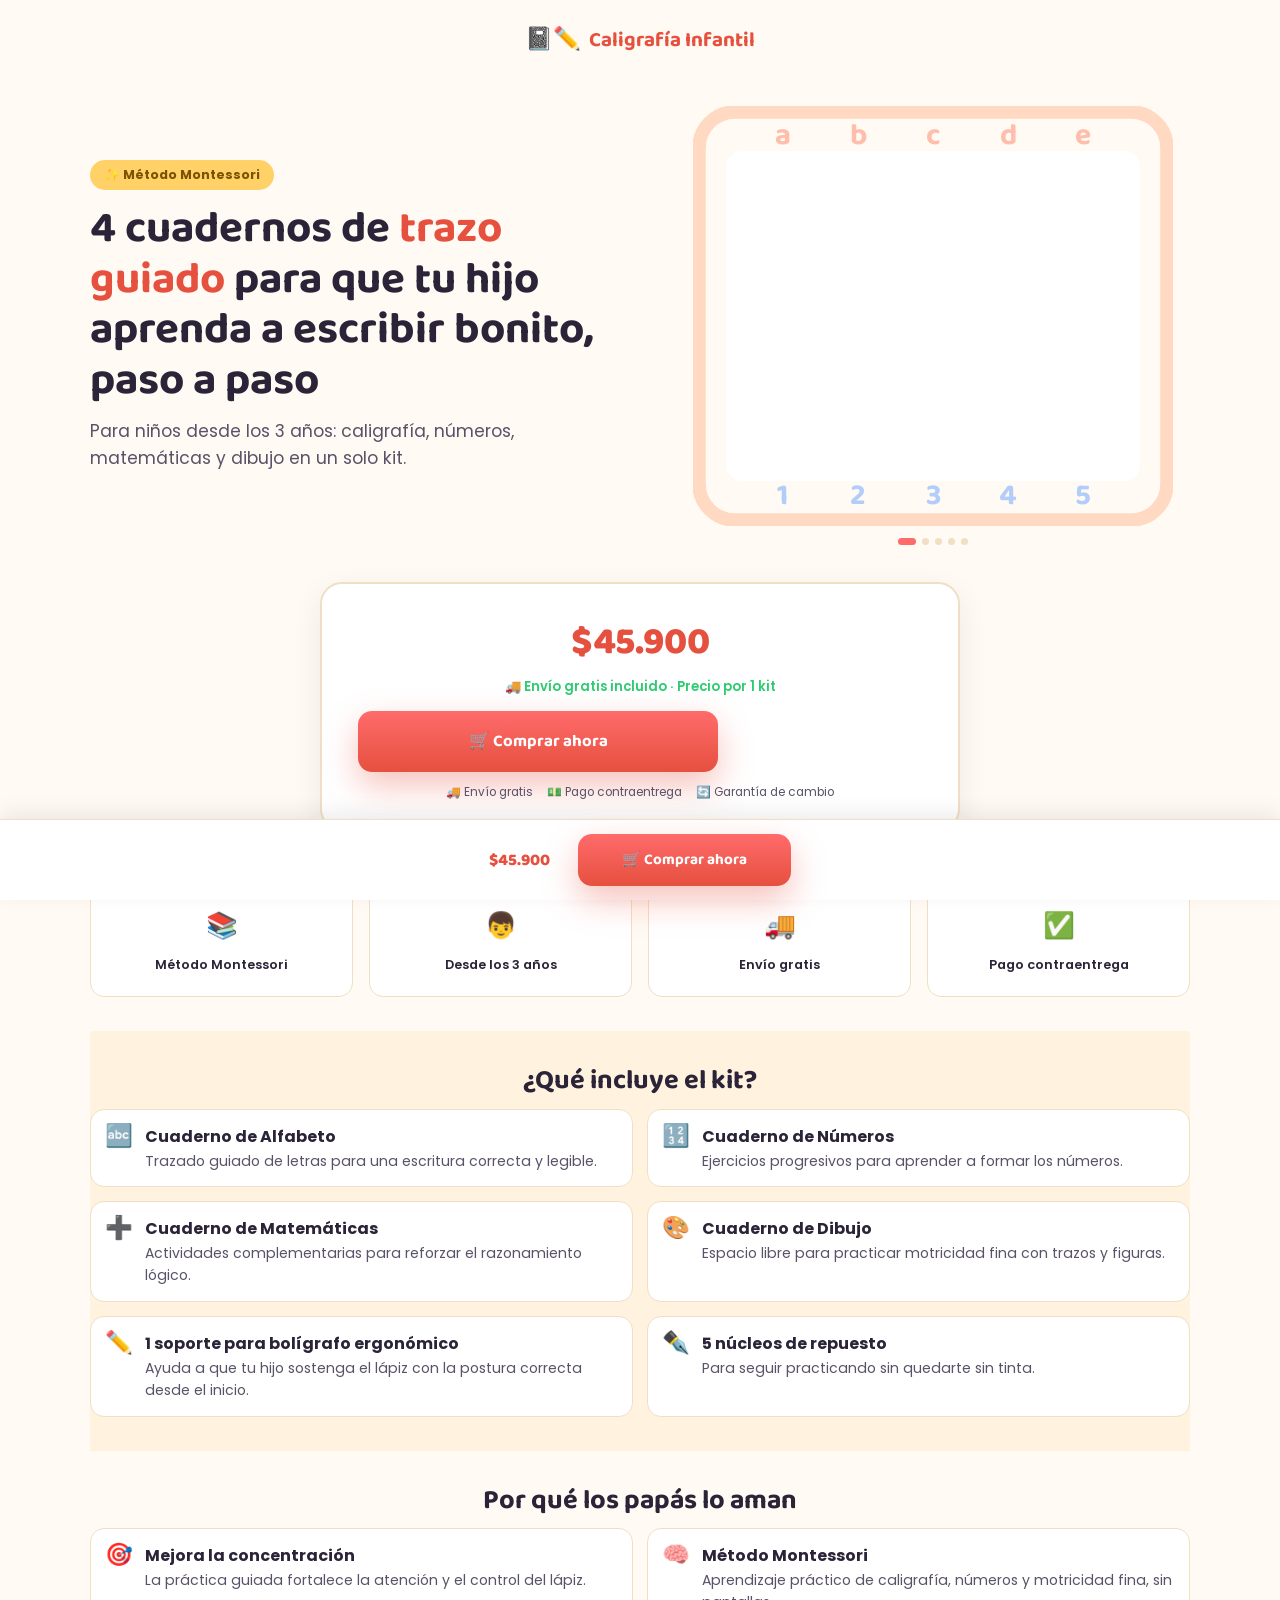
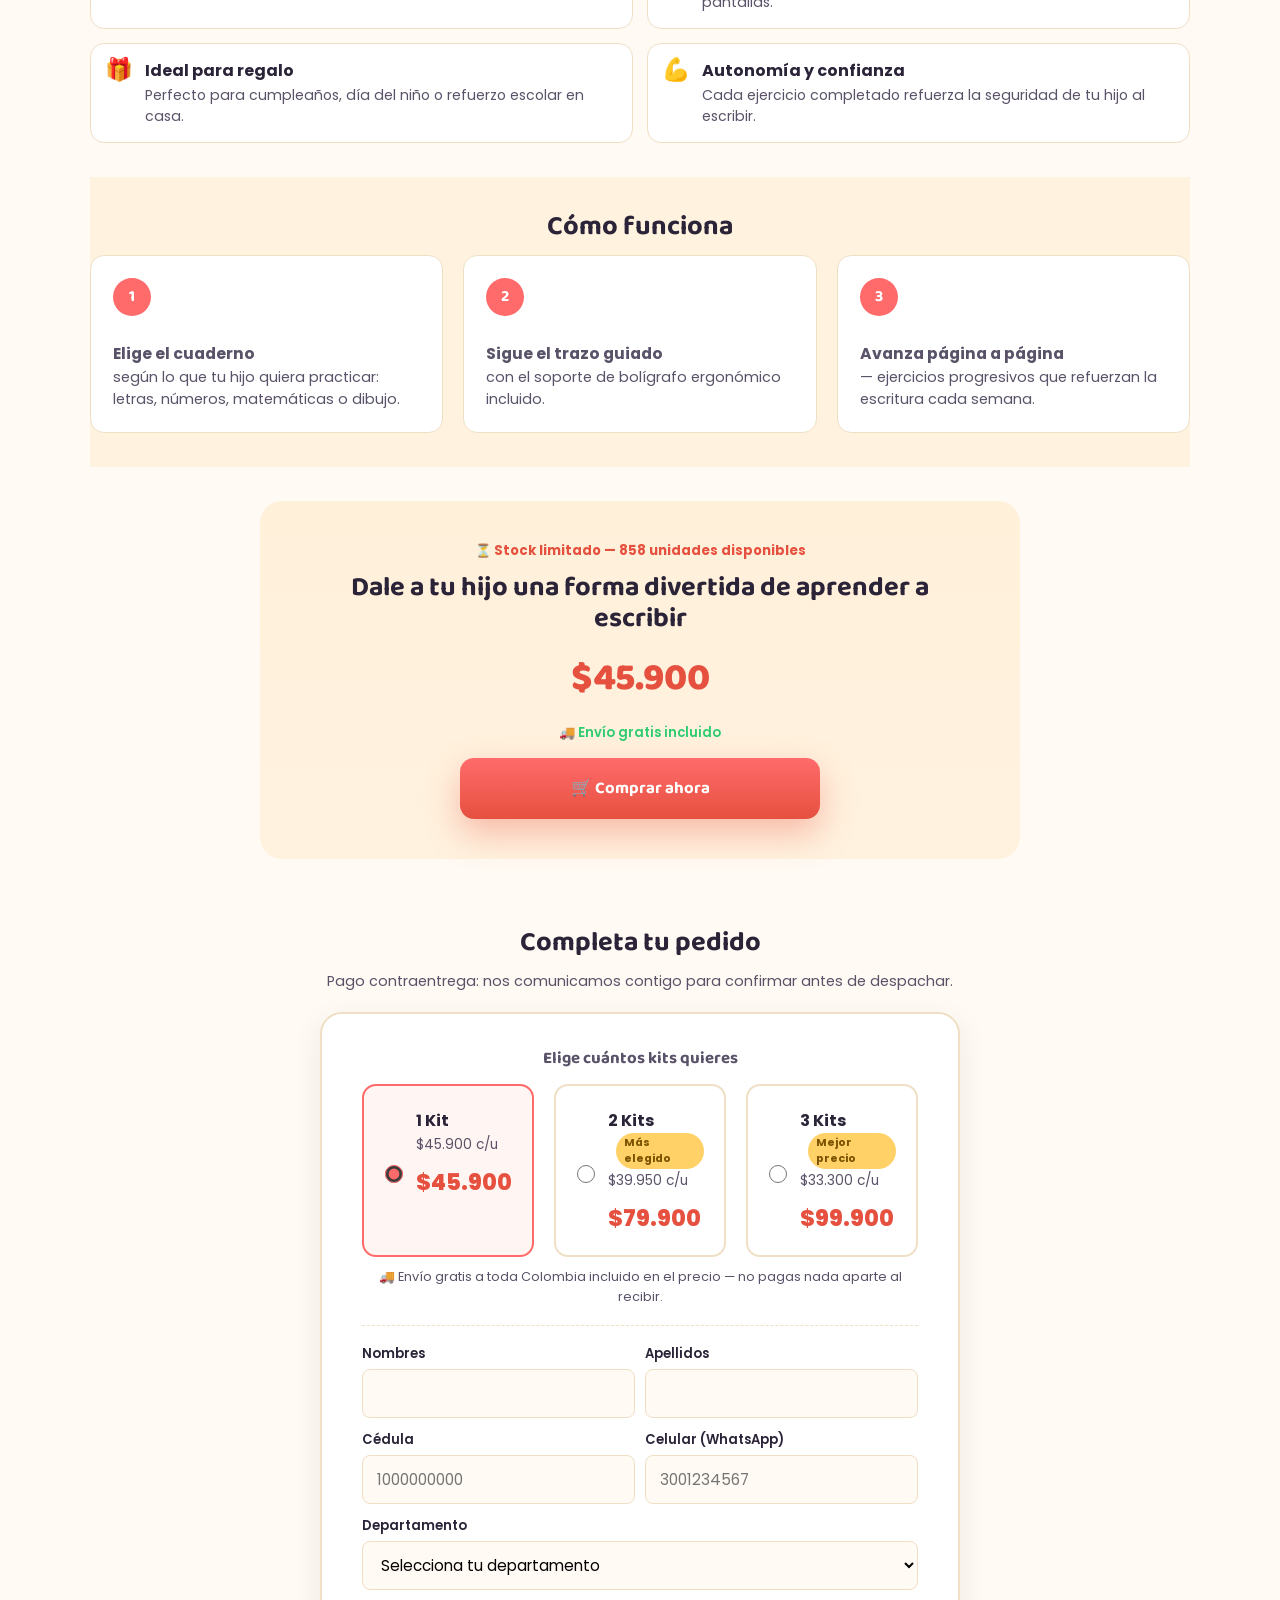
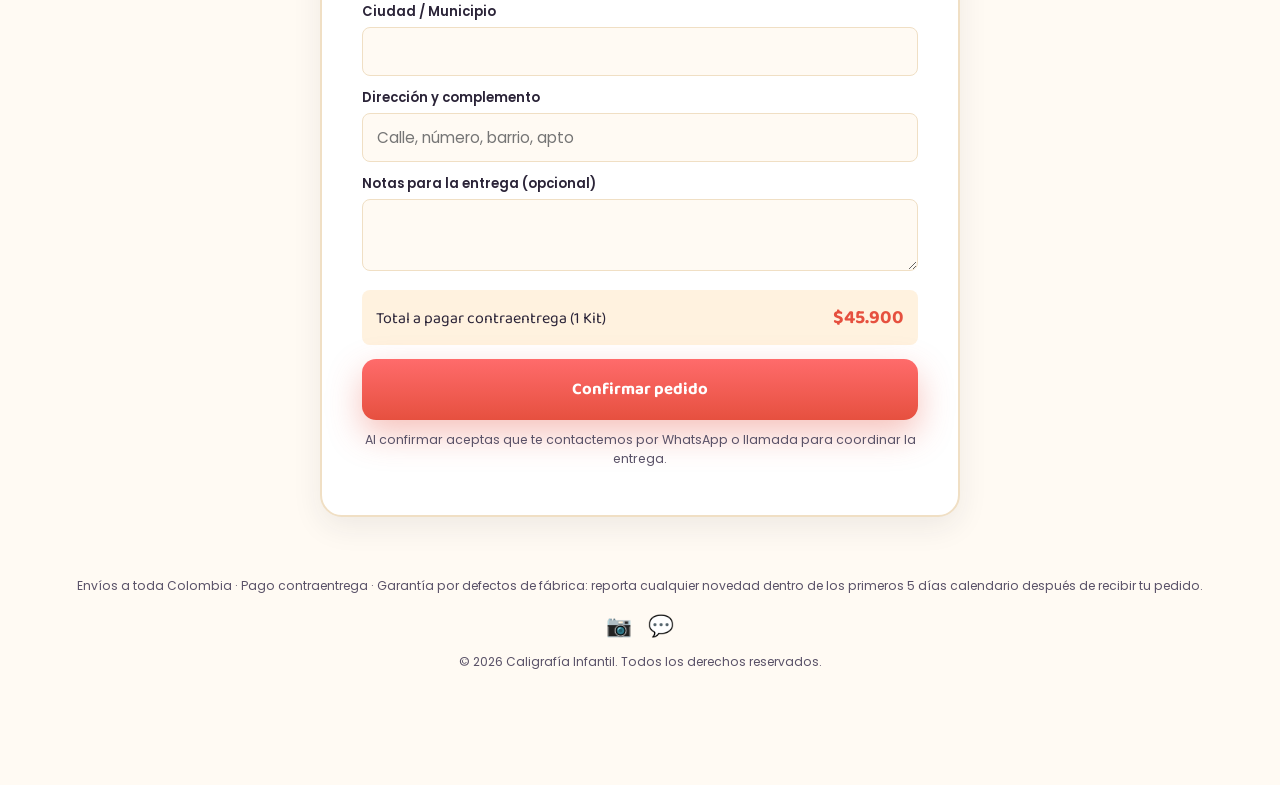
==== caligrafia/index.html @ 6e3086a2 "Conecta el ID real del Píxel de Meta FB_PIXEL_ID pasa de PENDIENTE al ID real (1213023459560584), co" ====
<!DOCTYPE html>
<html lang="es-CO">
<head>
<meta charset="UTF-8">
<meta name="viewport" content="width=device-width, initial-scale=1, viewport-fit=cover">
<title>Caligrafía Infantil | Kit Cuadernos Montessori de Caligrafía</title>
<meta name="description" content="Kit de 4 cuadernos Montessori para practicar caligrafía, números, matemáticas y dibujo con trazo guiado. Para niños desde los 3 años. Envío a toda Colombia, pago contraentrega.">
<meta name="robots" content="noindex, nofollow">
<!-- noindex: página de aterrizaje 100% para tráfico pago (Facebook/TikTok Ads), no buscamos posicionamiento orgánico -->

<!-- Open Graph para que el anuncio/preview se vea bien -->
<meta property="og:title" content="Caligrafía Infantil — Kit Cuadernos Montessori de Caligrafía">
<meta property="og:description" content="4 cuadernos de trazo guiado (alfabeto, números, matemáticas y dibujo) para que tu hijo aprenda a escribir bonito. Método Montessori, desde los 3 años.">
<meta property="og:type" content="website">

<!-- ============================================================
     META (FACEBOOK) PIXEL — ID: 1213023459560584 (pixel único para
     todo adanarias.com y sus subdominios: tienda, cursos, etc).
     Eventos que ya están conectados (ver assets/js/main.js):
       - PageView: automático al cargar la página
       - InitiateCheckout: cuando el usuario toca "Comprar ahora"
       - Lead: cuando confirma el pedido (pago contraentrega, el
         estándar para negocios COD — el "Purchase" real ocurriría
         al confirmar la entrega, eso no se mide desde el navegador)
     ============================================================ -->
<script>
  var FB_PIXEL_ID = "1213023459560584";
</script>
<script>
!function(f,b,e,v,n,t,s)
{if(f.fbq)return;n=f.fbq=function(){n.callMethod?
n.callMethod.apply(n,arguments):n.queue.push(arguments)};
if(!f._fbq)f._fbq=n;n.push=n;n.loaded=!0;n.version='2.0';
n.queue=[];t=b.createElement(e);t.async=!0;
t.src=v;s=b.getElementsByTagName(e)[0];
s.parentNode.insertBefore(t,s)}(window, document,'script',
'https://connect.facebook.net/en_US/fbevents.js');
if (FB_PIXEL_ID.indexOf('PENDIENTE') === -1) {
  fbq('init', FB_PIXEL_ID);
  fbq('track', 'PageView');
}
</script>
<noscript><img height="1" width="1" style="display:none"
  src="https://www.facebook.com/tr?id=1213023459560584&ev=PageView&noscript=1"
/></noscript>
<!-- Fin Meta Pixel -->

<link rel="preconnect" href="https://fonts.googleapis.com">
<link rel="preconnect" href="https://fonts.gstatic.com" crossorigin>
<link href="https://fonts.googleapis.com/css2?family=Baloo+2:wght@600;700;800&family=Poppins:wght@400;500;600;700&display=swap" rel="stylesheet">
<link rel="stylesheet" href="assets/css/styles.css">

<!-- PENDIENTE: favicon propio (16x16 / 32x32) -->
<link rel="icon" href="data:image/svg+xml,<svg xmlns=%22http://www.w3.org/2000/svg%22 viewBox=%220 0 100 100%22><text y=%22.9em%22 font-size=%2290%22>📓</text></svg>">
</head>
<body>

<div class="page">

<!-- ===== 1. HEADER MÍNIMO (sin menú, sin links de salida) ===== -->
<header class="site-header">
  <span class="logo"><span class="logo-emoji">📓✏️</span> Caligrafía Infantil</span>
</header>

<main>
  <div class="container">

    <!-- ===== 2. HERO ===== -->
    <section class="hero">
      <div class="hero-copy">
        <span class="hero-badge">✨ Método Montessori</span>
        <h1>4 cuadernos de <mark>trazo guiado</mark> para que tu hijo aprenda a escribir bonito, paso a paso</h1>
        <p class="hero-sub">Para niños desde los 3 años: caligrafía, números, matemáticas y dibujo en un solo kit.</p>
      </div>

      <!-- Carrusel de fotos/video del producto, enmarcado con letras de trazo
           guiado en el borde (mismo motivo del cuaderno).
           Slide 1 = video (todavía pendiente, ver más abajo); al agregar el
           archivo real, se reproduce solo y al terminar pasa a las fotos.
           Slides 2-5 = fotos reales del producto. Las flechas solo aparecen
           al pasar el mouse por encima (o con foco de teclado); en celular
           se usa el swipe. -->
      <div class="media-frame">
        <svg class="media-frame-deco" viewBox="0 0 320 280" aria-hidden="true">
          <rect x="4" y="4" width="312" height="272" rx="24" fill="none" stroke="#ffd9c2" stroke-width="9"/>
          <g font-family="'Baloo 2', sans-serif" font-size="20" font-weight="700" fill="#ff9d84" fill-opacity="0.65" text-anchor="middle">
            <text x="60" y="25">a</text><text x="110" y="25">b</text><text x="160" y="25">c</text><text x="210" y="25">d</text><text x="260" y="25">e</text>
          </g>
          <g font-family="'Baloo 2', sans-serif" font-size="20" font-weight="700" fill="#8ab6ff" fill-opacity="0.65" text-anchor="middle">
            <text x="60" y="265">1</text><text x="110" y="265">2</text><text x="160" y="265">3</text><text x="210" y="265">4</text><text x="260" y="265">5</text>
          </g>
        </svg>

        <div class="media-viewport" id="media-viewport">
          <div class="media-track" id="media-track">

            <!-- Slide 1: video de demostración (14s, armado con las fotos reales
                 del producto). Se reproduce solo al llegar a este slide y, al
                 terminar, el carrusel avanza a las fotos automáticamente. -->
            <div class="media-slide">
              <video muted playsinline preload="auto">
                <source src="assets/img/video-demo.mp4" type="video/mp4">
              </video>
            </div>

            <div class="media-slide">
              <img src="assets/img/foto-1-kit-completo.jpg" alt="Kit completo: los 4 cuadernos Montessori (Alfabeto, Números, Matemáticas y Dibujo) con el lapicero y los núcleos de repuesto" loading="lazy">
            </div>

            <div class="media-slide">
              <img src="assets/img/foto-2-nino-trazando.jpg" alt="Niño practicando trazos guiados con el cuaderno de Dibujo" loading="lazy">
            </div>

            <div class="media-slide">
              <img src="assets/img/foto-3-trazo-guiado.jpg" alt="Close-up de las páginas de trazo guiado: letras, números y matemáticas" loading="lazy">
            </div>

            <div class="media-slide">
              <img src="assets/img/foto-4-cuadernos-lapicero.jpg" alt="Los 4 cuadernos Montessori con el lapicero y los núcleos de repuesto" loading="lazy">
            </div>

          </div>

          <button type="button" class="media-nav media-nav--prev" aria-label="Foto anterior">‹</button>
          <button type="button" class="media-nav media-nav--next" aria-label="Foto siguiente">›</button>
        </div>

        <div class="media-dots" id="media-dots" role="tablist" aria-label="Seleccionar foto"></div>
      </div>
    </section>

    <!-- ===== 3. PRECIO + CTA (above the fold) ===== -->
    <section class="price-block" id="oferta">
      <div class="price-row">
        <span class="price-new">$45.900</span>
      </div>
      <p class="price-save">🚚 Envío gratis incluido · Precio por 1 kit</p>
      <a href="#pedido" class="btn btn-primary" data-cta="comprar">🛒 Comprar ahora</a>
      <div class="trust-row">
        <span>🚚 Envío gratis</span>
        <span>💵 Pago contraentrega</span>
        <span>🔄 Garantía de cambio</span>
      </div>
    </section>

    <!-- ===== 4. PRUEBA SOCIAL TEMPRANA =====
         No se publican reseñas inventadas: usar testimonios falsos con nombre/foto
         viola políticas de Meta/TikTok Ads y normas de publicidad engañosa.
         Se muestran badges de confianza genéricos. Reemplaza este bloque cuando
         tengas reseñas reales de clientes (captura de chat, foto, calificación). -->
    <section class="section" aria-label="Confianza">
      <div class="badges-grid">
        <div class="badge-card"><span class="emoji">📚</span><span class="label">Método Montessori</span></div>
        <div class="badge-card"><span class="emoji">👦</span><span class="label">Desde los 3 años</span></div>
        <div class="badge-card"><span class="emoji">🚚</span><span class="label">Envío gratis</span></div>
        <div class="badge-card"><span class="emoji">✅</span><span class="label">Pago contraentrega</span></div>
      </div>
      <!--
      <div class="reviews-grid">
        PENDIENTE: activar con reseñas reales de clientes (texto + calificación).
      </div>
      -->
    </section>

    <!-- ===== 6. DESCRIPCIÓN DEL PRODUCTO ===== -->
    <section class="section section-alt" id="descripcion">
      <h2 class="section-title">¿Qué incluye el kit?</h2>
      <ul class="feature-list">
        <li>
          <span class="emoji">🔤</span>
          <div><strong>Cuaderno de Alfabeto</strong><p>Trazado guiado de letras para una escritura correcta y legible.</p></div>
        </li>
        <li>
          <span class="emoji">🔢</span>
          <div><strong>Cuaderno de Números</strong><p>Ejercicios progresivos para aprender a formar los números.</p></div>
        </li>
        <li>
          <span class="emoji">➕</span>
          <div><strong>Cuaderno de Matemáticas</strong><p>Actividades complementarias para reforzar el razonamiento lógico.</p></div>
        </li>
        <li>
          <span class="emoji">🎨</span>
          <div><strong>Cuaderno de Dibujo</strong><p>Espacio libre para practicar motricidad fina con trazos y figuras.</p></div>
        </li>
        <li>
          <span class="emoji">✏️</span>
          <div><strong>1 soporte para bolígrafo ergonómico</strong><p>Ayuda a que tu hijo sostenga el lápiz con la postura correcta desde el inicio.</p></div>
        </li>
        <li>
          <span class="emoji">✒️</span>
          <div><strong>5 núcleos de repuesto</strong><p>Para seguir practicando sin quedarte sin tinta.</p></div>
        </li>
      </ul>
    </section>

    <!-- ===== 7. POR QUÉ LOS PAPÁS LO AMAN ===== -->
    <section class="section" id="beneficios">
      <h2 class="section-title">Por qué los papás lo aman</h2>
      <ul class="feature-list">
        <li><span class="emoji">🎯</span><div><strong>Mejora la concentración</strong><p>La práctica guiada fortalece la atención y el control del lápiz.</p></div></li>
        <li><span class="emoji">🧠</span><div><strong>Método Montessori</strong><p>Aprendizaje práctico de caligrafía, números y motricidad fina, sin pantallas.</p></div></li>
        <li><span class="emoji">🎁</span><div><strong>Ideal para regalo</strong><p>Perfecto para cumpleaños, día del niño o refuerzo escolar en casa.</p></div></li>
        <li><span class="emoji">💪</span><div><strong>Autonomía y confianza</strong><p>Cada ejercicio completado refuerza la seguridad de tu hijo al escribir.</p></div></li>
      </ul>
    </section>

    <!-- ===== 8. CÓMO FUNCIONA ===== -->
    <section class="section section-alt" id="como-funciona">
      <h2 class="section-title">Cómo funciona</h2>
      <div class="steps">
        <div class="step"><span class="step-num">1</span><p><strong>Elige el cuaderno</strong> según lo que tu hijo quiera practicar: letras, números, matemáticas o dibujo.</p></div>
        <div class="step"><span class="step-num">2</span><p><strong>Sigue el trazo guiado</strong> con el soporte de bolígrafo ergonómico incluido.</p></div>
        <div class="step"><span class="step-num">3</span><p><strong>Avanza página a página</strong> — ejercicios progresivos que refuerzan la escritura cada semana.</p></div>
      </div>
    </section>

    <!-- ===== 9. VIDEO / DEMO =====
         PENDIENTE: insertar video demo (UGC) del producto en uso. -->
    <!--
    <section class="section" id="video">
      <h2 class="section-title">Míralo en acción</h2>
      <video controls poster="assets/img/video-poster.jpg" style="width:100%;border-radius:16px;">
        <source src="PENDIENTE.mp4" type="video/mp4">
      </video>
    </section>
    -->

    <!-- ===== 10. RESEÑAS CON FOTO (grid final) =====
         PENDIENTE: activar con fotos/reseñas reales de clientes. -->

    <!-- ===== 11. CTA FINAL ===== -->
    <section class="section" id="cta-final">
      <div class="cta-final">
        <p class="urgency">⏳ Stock limitado — 858 unidades disponibles</p>
        <h2 class="section-title">Dale a tu hijo una forma divertida de aprender a escribir</h2>
        <div class="price-row" style="margin:14px 0;">
          <span class="price-new">$45.900</span>
        </div>
        <p class="price-save">🚚 Envío gratis incluido</p>
        <a href="#pedido" class="btn btn-primary" data-cta="comprar">🛒 Comprar ahora</a>
      </div>
    </section>

    <!-- ===== FORMULARIO DE PEDIDO ===== -->
    <section class="section" id="pedido">
      <h2 class="section-title">Completa tu pedido</h2>
      <p class="section-sub">Pago contraentrega: nos comunicamos contigo para confirmar antes de despachar.</p>

      <div class="order-card">
        <p class="bundle-heading">Elige cuántos kits quieres</p>
        <div class="bundles" role="radiogroup" aria-label="Selecciona tu kit">
          <label class="bundle-option">
            <input type="radio" name="bundle" value="1" checked>
            <span class="bundle-title">1 Kit</span>
            <div class="bundle-price">$45.900 c/u</div>
            <span class="bundle-total">$45.900</span>
          </label>

          <label class="bundle-option">
            <input type="radio" name="bundle" value="2">
            <span class="bundle-title">2 Kits</span>
            <span class="bundle-tag">Más elegido</span>
            <div class="bundle-price">$39.950 c/u</div>
            <span class="bundle-total">$79.900</span>
          </label>

          <label class="bundle-option">
            <input type="radio" name="bundle" value="3">
            <span class="bundle-title">3 Kits</span>
            <span class="bundle-tag">Mejor precio</span>
            <div class="bundle-price">$33.300 c/u</div>
            <span class="bundle-total">$99.900</span>
          </label>
        </div>
        <p class="bundle-envio-note">🚚 Envío gratis a toda Colombia incluido en el precio — no pagas nada aparte al recibir.</p>

        <ul class="form-errores" id="form-errores" hidden></ul>

        <form id="form-pedido" novalidate>
          <!-- Campo trampa anti-spam: invisible para personas, pero los bots que
               rellenan formularios automáticamente sí lo completan. Si llega
               lleno, el pedido se descarta silenciosamente (ver main.js y
               apps-script/Code.gs). No quitar ni renombrar. -->
          <div class="campo-trampa" aria-hidden="true">
            <label for="sitio_web">No completar este campo</label>
            <input type="text" id="sitio_web" name="sitio_web" tabindex="-1" autocomplete="off">
          </div>

          <div class="field-row">
            <div class="field">
              <label for="nombres">Nombres</label>
              <input type="text" id="nombres" name="nombres" autocomplete="given-name" required>
            </div>
            <div class="field">
              <label for="apellidos">Apellidos</label>
              <input type="text" id="apellidos" name="apellidos" autocomplete="family-name" required>
            </div>
          </div>

          <div class="field-row">
            <div class="field">
              <label for="cedula">Cédula</label>
              <input type="text" inputmode="numeric" id="cedula" name="cedula" placeholder="1000000000" autocomplete="off" required>
            </div>
            <div class="field">
              <label for="telefono">Celular (WhatsApp)</label>
              <input type="tel" id="telefono" name="telefono" placeholder="3001234567" autocomplete="tel" required>
            </div>
          </div>

          <div class="field">
            <label for="departamento">Departamento</label>
            <select id="departamento" name="departamento" required></select>
          </div>
          <p class="cobertura-aviso" id="cobertura-aviso" hidden>Por ahora no realizamos envíos a esta zona. Escríbenos por WhatsApp y te avisamos apenas esté disponible.</p>

          <div class="field">
            <label for="ciudad">Ciudad / Municipio</label>
            <input type="text" id="ciudad" name="ciudad" autocomplete="address-level2" required>
          </div>

          <div class="field">
            <label for="direccion">Dirección y complemento</label>
            <input type="text" id="direccion" name="direccion" placeholder="Calle, número, barrio, apto" autocomplete="street-address" required>
          </div>

          <div class="field">
            <label for="notas">Notas para la entrega (opcional)</label>
            <textarea id="notas" name="notas" rows="2"></textarea>
          </div>

          <div class="order-summary">
            <span>Total a pagar contraentrega (<span data-resumen-etiqueta>1 Kit</span>)</span>
            <strong data-resumen-total>$45.900</strong>
          </div>

          <button type="submit" class="btn btn-primary">Confirmar pedido</button>
          <p class="recaudo-note">Al confirmar aceptas que te contactemos por WhatsApp o llamada para coordinar la entrega.</p>
        </form>

        <div class="confirmacion" id="pedido-confirmado" hidden>
          <span class="emoji">🎉</span>
          <h3>¡Pedido recibido!</h3>
          <p data-confirmado-resumen></p>
          <a href="#" class="btn btn-whatsapp" data-whatsapp>💬 Escríbenos por WhatsApp</a>
        </div>
      </div>
    </section>

  </div>
</main>

<!-- ===== 12. FOOTER SIMPLE (sin menú de navegación) ===== -->
<footer class="site-footer">
  <p>Envíos a toda Colombia · Pago contraentrega · Garantía por defectos de fábrica: reporta cualquier novedad dentro de los primeros 5 días calendario después de recibir tu pedido.</p>
  <div class="footer-social">
    <!-- PENDIENTE: enlaces reales a redes sociales -->
    <a href="#" aria-label="Instagram">📷</a>
    <a href="#" data-whatsapp aria-label="WhatsApp">💬</a>
  </div>
  <p>© 2026 Caligrafía Infantil. Todos los derechos reservados.</p>
</footer>

</div><!-- /.page -->

<!-- ===== Barra CTA fija (mobile) ===== -->
<div class="sticky-cta">
  <span class="sticky-price">$45.900</span>
  <a href="#pedido" class="btn btn-primary" data-cta="comprar">🛒 Comprar ahora</a>
</div>

<script src="assets/js/cobertura.js"></script>
<script src="assets/js/carrusel.js"></script>
<script src="assets/js/main.js"></script>
</body>
</html>
---- caligrafia/assets/css/styles.css ----
/* ===== Tokens ===== */
:root {
  --color-bg: #fffaf3;
  --color-bg-alt: #fff2df;
  --color-ink: #2b2438;
  --color-ink-soft: #5a5268;
  --color-primary: #ff6b6b;
  --color-primary-dark: #e6503f;
  --color-secondary: #4d96ff;
  --color-accent: #ffd166;
  --color-success: #2ecc71;
  --color-border: #f0dfc4;
  --color-white: #ffffff;
  --radius-lg: 22px;
  --radius-md: 14px;
  --radius-sm: 8px;
  --shadow-soft: 0 10px 30px rgba(43, 36, 56, 0.08);
  --shadow-strong: 0 14px 34px rgba(230, 80, 63, 0.35);
  --max-width: 480px;
  --font-display: "Baloo 2", "Poppins", "Segoe UI", sans-serif;
  --font-body: "Poppins", "Segoe UI", sans-serif;
}

* { box-sizing: border-box; }
.campo-trampa {
  position: absolute;
  left: -9999px;
  top: -9999px;
  width: 1px;
  height: 1px;
  overflow: hidden;
}
html { scroll-behavior: smooth; }
body {
  margin: 0;
  font-family: var(--font-body);
  color: var(--color-ink);
  background: var(--color-bg);
  -webkit-font-smoothing: antialiased;
}
img { max-width: 100%; display: block; }
.container {
  max-width: var(--max-width);
  margin: 0 auto;
  padding: 0 20px;
}
h1, h2, h3 { font-family: var(--font-display); line-height: 1.15; margin: 0 0 12px; }
p { line-height: 1.55; margin: 0 0 14px; color: var(--color-ink-soft); }
ul { margin: 0; padding: 0; list-style: none; }

/* ===== Header mínimo (sin nav, sin links) ===== */
.site-header {
  padding: 14px 0 6px;
  text-align: center;
}
.logo {
  display: inline-flex;
  align-items: center;
  gap: 8px;
  font-family: var(--font-display);
  font-size: 1.15rem;
  font-weight: 700;
  color: var(--color-primary-dark);
}
.logo-emoji { font-size: 1.4rem; }

/* ===== Botones ===== */
.btn {
  display: inline-flex;
  align-items: center;
  justify-content: center;
  gap: 8px;
  width: 100%;
  padding: 17px 20px;
  border-radius: var(--radius-md);
  border: none;
  font-family: var(--font-display);
  font-size: 1.05rem;
  font-weight: 700;
  cursor: pointer;
  text-decoration: none;
  transition: transform 0.15s ease, box-shadow 0.15s ease;
}
.btn:active { transform: scale(0.98); }
.btn-primary {
  background: linear-gradient(180deg, var(--color-primary) 0%, var(--color-primary-dark) 100%);
  color: var(--color-white);
  box-shadow: var(--shadow-strong);
}
.btn-secondary {
  background: var(--color-white);
  color: var(--color-ink);
  border: 2px solid var(--color-border);
}
.btn-whatsapp {
  background: #25d366;
  color: var(--color-white);
}

/* ===== Hero ===== */
.hero {
  padding: 8px 0 28px;
  text-align: center;
}
.hero-badge {
  display: inline-block;
  background: var(--color-accent);
  color: #7a5200;
  font-weight: 700;
  font-size: 0.78rem;
  padding: 6px 14px;
  border-radius: 100px;
  margin-bottom: 14px;
}
.hero h1 {
  font-size: 1.65rem;
  color: var(--color-ink);
}
.hero h1 mark {
  background: none;
  color: var(--color-primary-dark);
}
.hero-sub {
  font-size: 0.98rem;
  max-width: 340px;
  margin: 0 auto 18px;
}
/* ===== Carrusel de fotos/video del producto ===== */
.media-frame {
  position: relative;
  width: 100%;
  max-width: 420px;
  aspect-ratio: 320 / 280;
  margin: 0 auto 44px;
}
.media-frame-deco {
  position: absolute;
  inset: 0;
  width: 100%;
  height: 100%;
  pointer-events: none;
}
.media-viewport {
  position: absolute;
  inset: 10.7% 6.9%; /* mismas proporciones que el viewBox del marco SVG (280x320), para que escalen juntos */
  border-radius: 16px;
  overflow: hidden;
  background: var(--color-white);
  touch-action: pan-y;
  cursor: grab;
}
.media-track {
  display: flex;
  height: 100%;
  transition: transform 0.45s cubic-bezier(0.65, 0, 0.35, 1);
}
.media-slide {
  flex: 0 0 100%;
  height: 100%;
  display: flex;
  align-items: center;
  justify-content: center;
}
.media-slide svg, .media-slide img, .media-slide video {
  width: 100%;
  height: 100%;
  object-fit: contain;
}
.media-slide--placeholder {
  flex-direction: column;
  gap: 8px;
  background: var(--tint, var(--color-bg-alt));
  text-align: center;
  padding: 12px;
}
.media-slide--placeholder video { display: none; }
.media-slide-icon { font-size: 2.2rem; }
.media-slide-label {
  font-size: 0.78rem;
  font-weight: 600;
  color: var(--color-ink-soft);
  line-height: 1.4;
}
.media-slide-label small { font-weight: 400; opacity: 0.75; }

.media-nav {
  position: absolute;
  top: 50%;
  transform: translateY(-50%);
  width: 30px;
  height: 30px;
  border-radius: 50%;
  border: none;
  background: rgba(255, 255, 255, 0.85);
  color: var(--color-ink);
  font-size: 1.1rem;
  line-height: 1;
  cursor: pointer;
  box-shadow: 0 2px 8px rgba(43, 36, 56, 0.15);
  opacity: 0;
  pointer-events: none;
  transition: opacity 0.15s ease;
}
/* Solo aparecen al acercar el mouse (o con foco de teclado); en celular
   se navega con swipe. */
.media-viewport:hover .media-nav,
.media-nav:focus-visible {
  opacity: 1;
  pointer-events: auto;
}
.media-nav--prev { left: 8px; }
.media-nav--next { right: 8px; }

.media-dots {
  position: absolute;
  top: 100%;
  left: 0;
  right: 0;
  margin-top: 12px;
  display: flex;
  justify-content: center;
  gap: 6px;
}
.media-dot {
  width: 7px;
  height: 7px;
  border-radius: 50%;
  border: none;
  background: var(--color-border);
  padding: 0;
  cursor: pointer;
}
.media-dot.is-active {
  background: var(--color-primary);
  width: 18px;
  border-radius: 4px;
  transition: width 0.2s ease;
}

/* ===== Precio + CTA above the fold ===== */
.price-block {
  background: var(--color-white);
  border: 2px solid var(--color-border);
  border-radius: var(--radius-lg);
  padding: 18px;
  margin-bottom: 14px;
  box-shadow: var(--shadow-soft);
}
.price-row {
  display: flex;
  align-items: baseline;
  justify-content: center;
  gap: 10px;
  margin-bottom: 4px;
}
.price-old {
  text-decoration: line-through;
  color: #b3aab8;
  font-size: 1rem;
}
.price-new {
  font-family: var(--font-display);
  font-size: 2rem;
  font-weight: 800;
  color: var(--color-primary-dark);
}
.price-save {
  text-align: center;
  font-size: 0.82rem;
  font-weight: 600;
  color: var(--color-success);
  margin-bottom: 14px;
}
.trust-row {
  display: flex;
  justify-content: center;
  gap: 14px;
  flex-wrap: wrap;
  font-size: 0.74rem;
  color: var(--color-ink-soft);
  margin-top: 12px;
}
.trust-row span { display: inline-flex; align-items: center; gap: 4px; }

/* ===== Bundles ===== */
.section { padding: 34px 0; }
.section-title {
  text-align: center;
  font-size: 1.3rem;
}
.section-sub {
  text-align: center;
  font-size: 0.9rem;
  margin-bottom: 20px;
}
.bundle-heading {
  font-family: var(--font-display);
  font-weight: 700;
  font-size: 1.05rem;
  text-align: center;
  margin: 0 0 12px;
}
.bundles {
  display: flex;
  flex-direction: column;
  gap: 10px;
  margin-bottom: 10px;
}
.bundle-envio-note {
  font-size: 0.8rem;
  color: var(--color-ink-soft);
  text-align: center;
  margin: 0 0 18px;
  padding-bottom: 18px;
  border-bottom: 1px dashed var(--color-border);
}
.bundle-option {
  position: relative;
  display: block;
  border: 2px solid var(--color-border);
  border-radius: var(--radius-md);
  padding: 14px 16px 14px 52px;
  background: var(--color-white);
  cursor: pointer;
  transition: border-color 0.15s ease, background 0.15s ease;
}
.bundle-option input { position: absolute; left: 16px; top: 50%; transform: translateY(-50%); width: 18px; height: 18px; accent-color: var(--color-primary); }
.bundle-option:has(input:checked) {
  border-color: var(--color-primary);
  background: #fff5f2;
}
.bundle-tag {
  display: inline-block;
  background: var(--color-accent);
  color: #7a5200;
  font-size: 0.68rem;
  font-weight: 700;
  padding: 2px 8px;
  border-radius: 100px;
  margin-left: 8px;
}
.bundle-title { font-weight: 700; font-size: 1rem; }
.bundle-price { font-size: 0.85rem; color: var(--color-ink-soft); margin-top: 2px; }
.bundle-total { float: right; font-weight: 800; color: var(--color-primary-dark); }

/* ===== Reviews / trust badges ===== */
.badges-grid {
  display: grid;
  grid-template-columns: 1fr 1fr;
  gap: 10px;
}
.badge-card {
  background: var(--color-white);
  border-radius: var(--radius-md);
  padding: 14px;
  text-align: center;
  border: 1px solid var(--color-border);
}
.badge-card .emoji { font-size: 1.6rem; display: block; margin-bottom: 6px; }
.badge-card .label { font-size: 0.8rem; font-weight: 600; }

/* ===== Descripción / bullets ===== */
.feature-list li {
  display: flex;
  gap: 12px;
  align-items: flex-start;
  background: var(--color-white);
  border-radius: var(--radius-md);
  padding: 14px;
  margin-bottom: 10px;
  border: 1px solid var(--color-border);
}
.feature-list .emoji { font-size: 1.4rem; line-height: 1; }
.feature-list strong { display: block; margin-bottom: 2px; }
.feature-list p { margin: 0; font-size: 0.88rem; }

.section-alt { background: var(--color-bg-alt); }

/* ===== Cómo funciona ===== */
.steps {
  display: flex;
  flex-direction: column;
  gap: 14px;
}
.step {
  display: flex;
  gap: 14px;
  align-items: center;
}
.step-num {
  flex-shrink: 0;
  width: 38px;
  height: 38px;
  border-radius: 50%;
  background: var(--color-primary);
  color: var(--color-white);
  display: flex;
  align-items: center;
  justify-content: center;
  font-family: var(--font-display);
  font-weight: 700;
}
.step p { margin: 0; font-size: 0.9rem; }
.step strong { display: block; font-size: 0.98rem; }

/* ===== Formulario de pedido ===== */
.order-card {
  background: var(--color-white);
  border-radius: var(--radius-lg);
  border: 2px solid var(--color-border);
  padding: 20px 18px;
  box-shadow: var(--shadow-soft);
}
.field { margin-bottom: 12px; }
.field label {
  display: block;
  font-size: 0.82rem;
  font-weight: 600;
  margin-bottom: 5px;
}
.field input,
.field select,
.field textarea {
  width: 100%;
  padding: 12px 14px;
  border-radius: var(--radius-sm);
  border: 1.5px solid var(--color-border);
  font-family: var(--font-body);
  font-size: 0.95rem;
  background: var(--color-bg);
}
.field input:focus,
.field select:focus,
.field textarea:focus {
  outline: none;
  border-color: var(--color-secondary);
}
.field-row { display: flex; gap: 10px; }
.field-row .field { flex: 1; }
.cobertura-aviso {
  background: #fff0ea;
  color: var(--color-primary-dark);
  border: 1px solid #ffcdbf;
  border-radius: var(--radius-sm);
  padding: 10px 12px;
  font-size: 0.82rem;
  margin-bottom: 12px;
}
.order-summary {
  display: flex;
  justify-content: space-between;
  align-items: baseline;
  background: var(--color-bg-alt);
  border-radius: var(--radius-sm);
  padding: 12px 14px;
  margin-bottom: 14px;
  font-family: var(--font-display);
}
.order-summary strong { font-size: 1.2rem; color: var(--color-primary-dark); }
.form-errores {
  background: #ffecec;
  border: 1px solid #ffb3b3;
  color: #9c1c1c;
  border-radius: var(--radius-sm);
  padding: 12px 14px 12px 30px;
  font-size: 0.85rem;
  margin-bottom: 14px;
}
.form-errores li { list-style: disc; }
.confirmacion {
  text-align: center;
  padding: 30px 10px;
}
.confirmacion .emoji { font-size: 2.6rem; display: block; margin-bottom: 10px; }
.recaudo-note {
  font-size: 0.78rem;
  text-align: center;
  margin-top: 10px;
  color: var(--color-ink-soft);
}

/* ===== CTA final ===== */
.cta-final {
  text-align: center;
  background: linear-gradient(180deg, #fff0da 0%, var(--color-bg-alt) 100%);
  border-radius: var(--radius-lg);
  padding: 26px 18px;
}
.urgency {
  font-size: 0.82rem;
  font-weight: 700;
  color: var(--color-primary-dark);
  margin-bottom: 10px;
}

/* ===== Footer ===== */
.site-footer {
  padding: 26px 20px 100px;
  text-align: center;
  font-size: 0.76rem;
  color: var(--color-ink-soft);
}
.footer-social {
  display: flex;
  justify-content: center;
  gap: 16px;
  margin: 12px 0;
  font-size: 1.3rem;
}
.footer-social a { color: inherit; text-decoration: none; }

/* ===== Barra CTA fija (sticky) ===== */
.sticky-cta {
  position: fixed;
  left: 0; right: 0; bottom: 0;
  z-index: 40;
  background: var(--color-white);
  border-top: 1px solid var(--color-border);
  padding: 10px 16px calc(10px + env(safe-area-inset-bottom));
  box-shadow: 0 -6px 20px rgba(0,0,0,0.08);
  display: flex;
  align-items: center;
  gap: 12px;
}
.sticky-cta .sticky-price {
  font-family: var(--font-display);
  font-weight: 800;
  color: var(--color-primary-dark);
  font-size: 1.05rem;
  white-space: nowrap;
}
.sticky-cta .btn { padding: 13px 16px; font-size: 0.95rem; }

@media (min-width: 560px) {
  .hero h1 { font-size: 2.1rem; }
  .price-new { font-size: 2.4rem; }
}

/* ===== Layout de escritorio (>= 900px) =====
   Todo lo de arriba (mobile, hasta ~899px) queda intacto: es donde llega el
   tráfico real de los anuncios y ya está afinado. Desde acá para arriba, la
   landing deja de ser una columna angosta y usa el ancho real de la pantalla:
   hero a dos columnas, bundles en fila, tarjetas en grid, etc. */
@media (min-width: 900px) {
  .container { max-width: 1180px; padding: 0 40px; }

  .site-header { padding: 22px 0 8px; }
  .logo { font-size: 1.3rem; }

  /* Hero a dos columnas: texto a la izquierda, ilustración a la derecha */
  .hero {
    display: grid;
    grid-template-columns: 1.1fr 1fr;
    align-items: center;
    gap: 56px;
    text-align: left;
    padding: 40px 0 56px;
  }
  .hero h1 { font-size: 2.75rem; }
  .hero-sub { text-align: left; margin: 0; max-width: 460px; font-size: 1.08rem; }
  .media-frame { max-width: 480px; margin: 0; }

  /* Precio + CTA: tarjeta más ancha, pero el botón no se estira a lo loco */
  .price-block { max-width: 640px; margin: 0 auto 20px; padding: 28px 36px; }
  .price-block .btn-primary,
  .cta-final .btn-primary {
    max-width: 360px;
    margin: 0 auto;
  }

  .section-title { font-size: 1.7rem; }

  /* Bundles en fila */
  .bundles { flex-direction: row; gap: 20px; }
  .bundle-option { flex: 1; padding: 22px 20px 20px 52px; }
  .bundle-total { float: none; display: block; font-size: 1.4rem; margin-top: 10px; }

  /* Badges de confianza en una sola fila */
  .badges-grid { grid-template-columns: repeat(4, 1fr); gap: 16px; }
  .badge-card { padding: 20px; }

  /* Bullets de descripción / beneficios en dos columnas */
  .feature-list { display: grid; grid-template-columns: 1fr 1fr; gap: 14px; }
  .feature-list li { margin-bottom: 0; }

  /* Cómo funciona: 3 tarjetas en fila */
  .steps { flex-direction: row; align-items: stretch; gap: 20px; }
  .step {
    flex: 1;
    flex-direction: column;
    align-items: flex-start;
    background: var(--color-white);
    border: 1px solid var(--color-border);
    border-radius: var(--radius-md);
    padding: 22px;
  }
  .step-num { margin-bottom: 12px; }

  .cta-final { max-width: 760px; margin: 0 auto; padding: 40px 48px; }

  /* Formulario: columna centrada, más ancha pero no a lo largo de toda la pantalla */
  #pedido .order-card { max-width: 640px; margin: 0 auto; padding: 32px 40px; }

  /* Barra CTA fija: ocupa el ancho real, botón ya no estirado al máximo */
  .sticky-cta {
    justify-content: center;
    gap: 28px;
    padding: 14px 40px calc(14px + env(safe-area-inset-bottom));
  }
  .sticky-cta .btn { width: auto; padding: 14px 44px; }
}
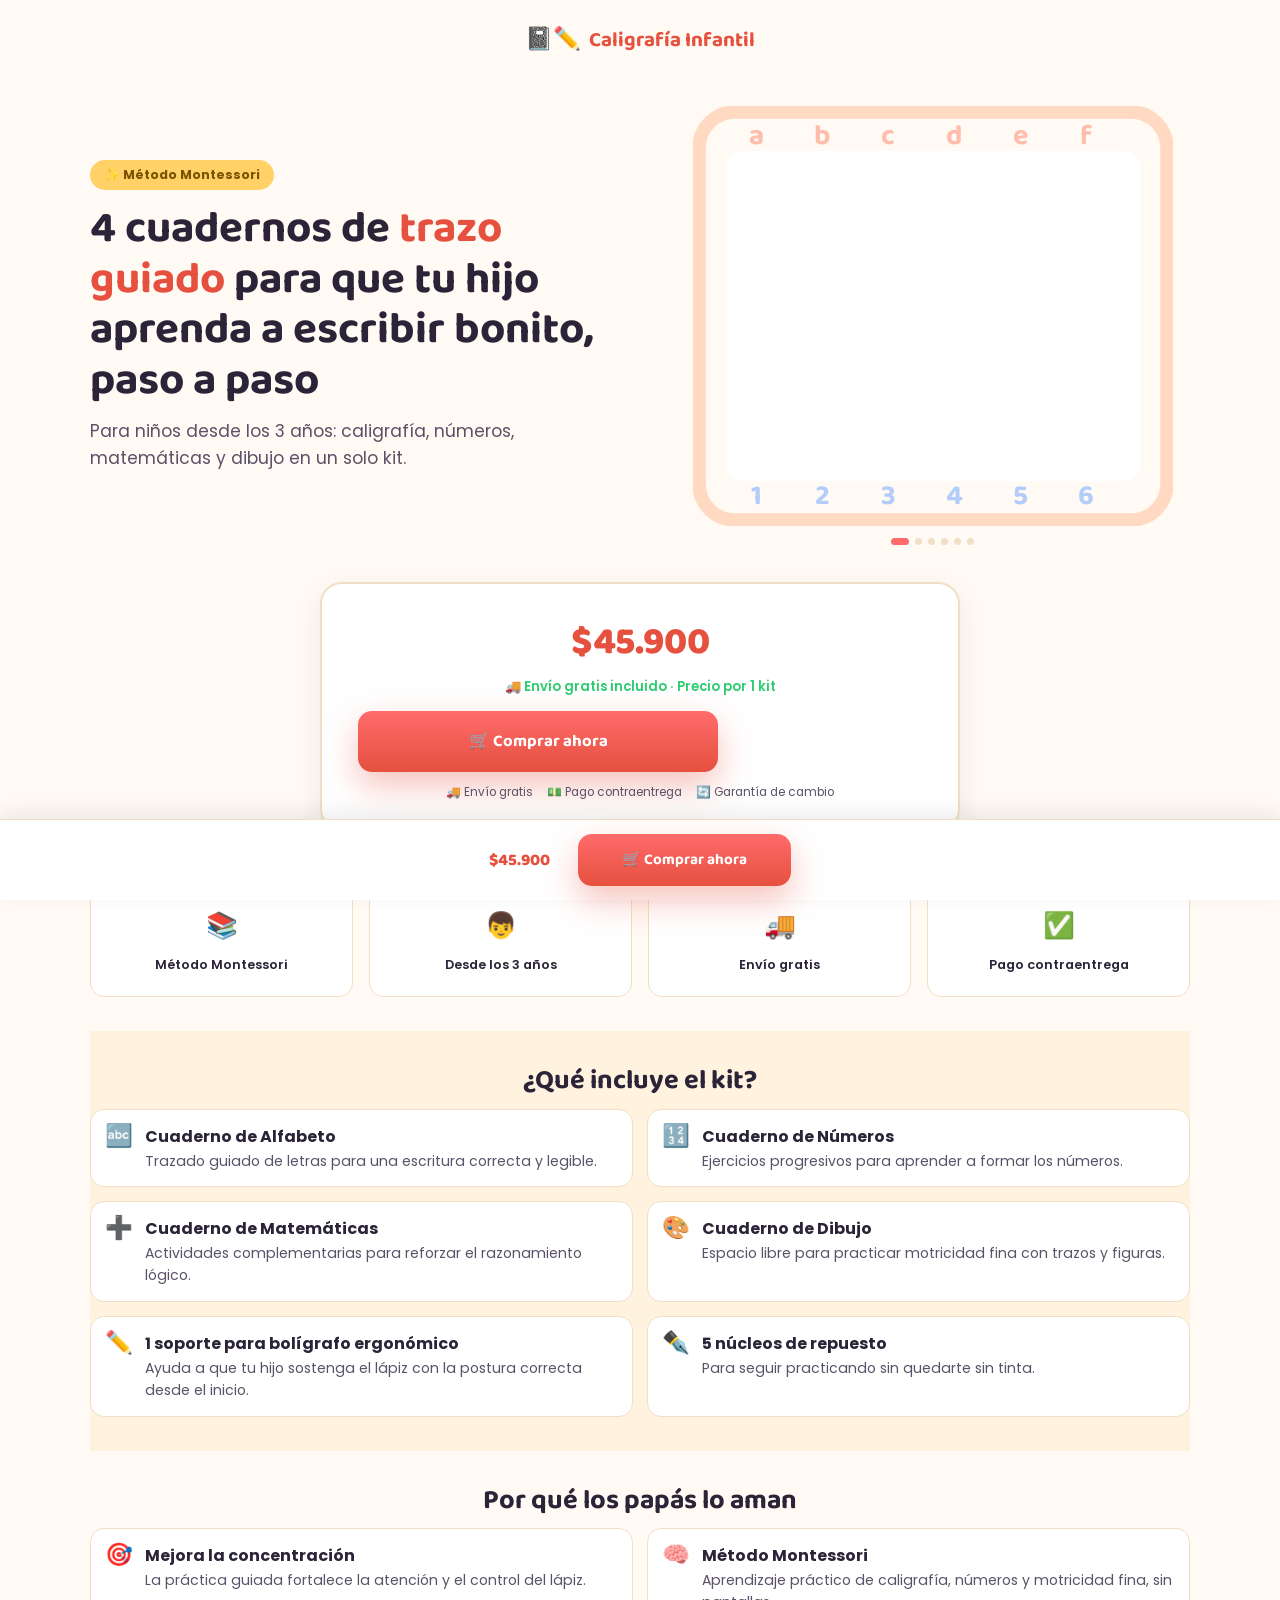
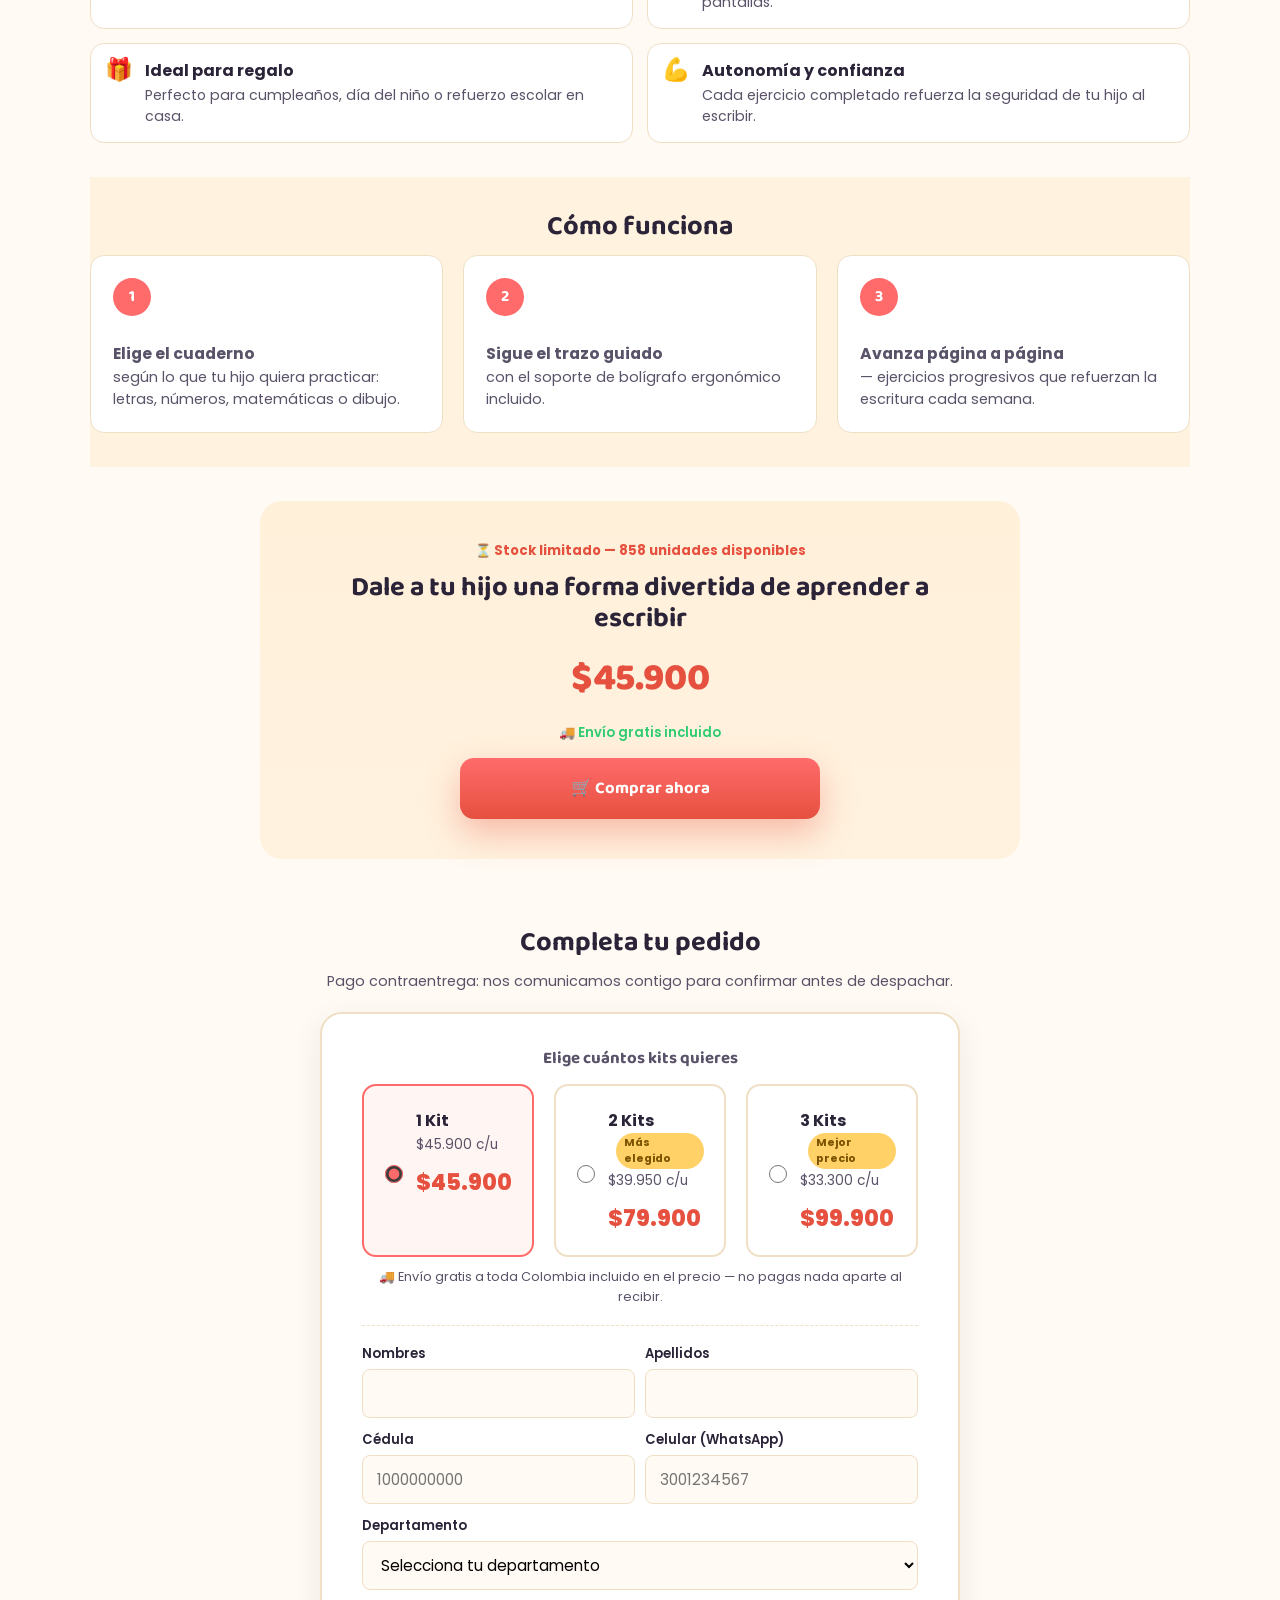
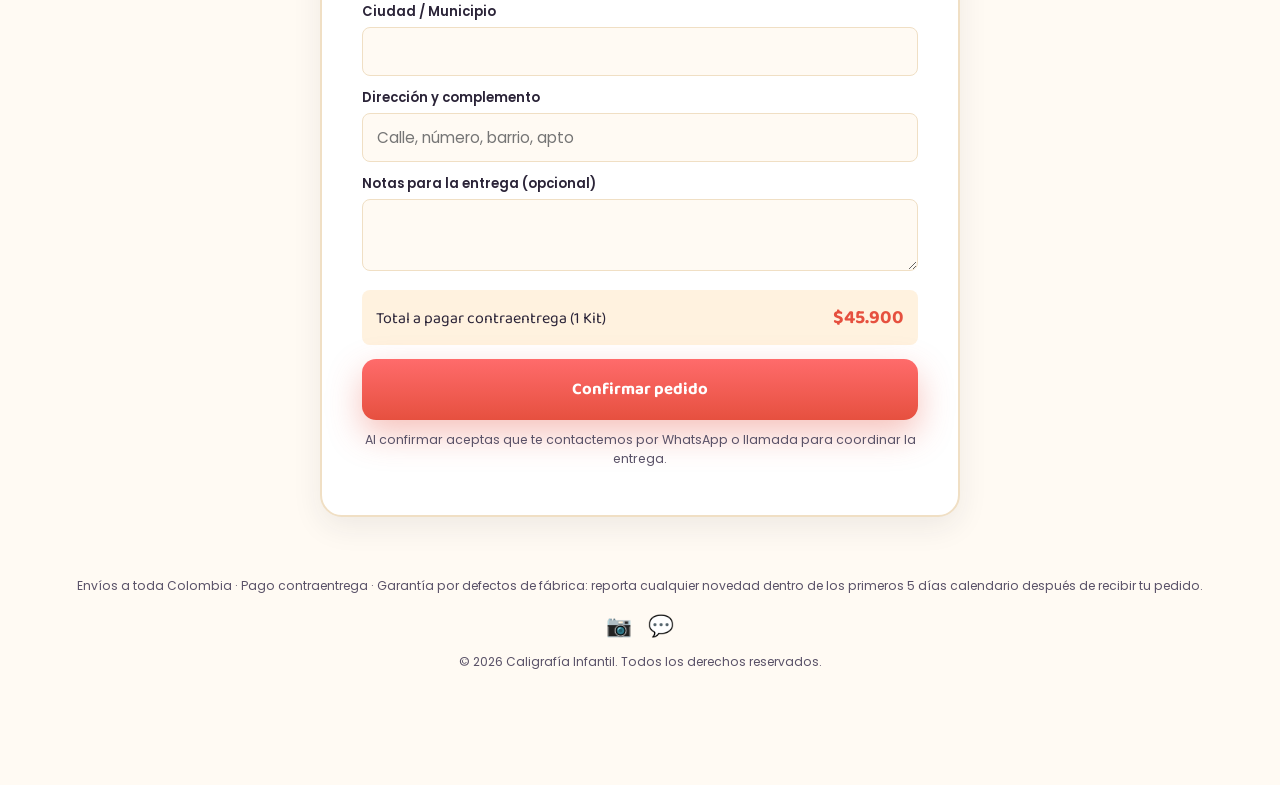
==== commit aa5b79e6: "Agrega foto de unboxing al carrusel (6ta foto) De las 9 imágenes de anuncios que se agregaron, solo " ====
--- a/caligrafia/index.html
+++ b/caligrafia/index.html
@@ -83,11 +83,11 @@
       <div class="media-frame">
         <svg class="media-frame-deco" viewBox="0 0 320 280" aria-hidden="true">
           <rect x="4" y="4" width="312" height="272" rx="24" fill="none" stroke="#ffd9c2" stroke-width="9"/>
-          <g font-family="'Baloo 2', sans-serif" font-size="20" font-weight="700" fill="#ff9d84" fill-opacity="0.65" text-anchor="middle">
-            <text x="60" y="25">a</text><text x="110" y="25">b</text><text x="160" y="25">c</text><text x="210" y="25">d</text><text x="260" y="25">e</text>
+          <g font-family="'Baloo 2', sans-serif" font-size="19" font-weight="700" fill="#ff9d84" fill-opacity="0.65" text-anchor="middle">
+            <text x="42" y="25">a</text><text x="86" y="25">b</text><text x="130" y="25">c</text><text x="174" y="25">d</text><text x="218" y="25">e</text><text x="262" y="25">f</text>
           </g>
-          <g font-family="'Baloo 2', sans-serif" font-size="20" font-weight="700" fill="#8ab6ff" fill-opacity="0.65" text-anchor="middle">
-            <text x="60" y="265">1</text><text x="110" y="265">2</text><text x="160" y="265">3</text><text x="210" y="265">4</text><text x="260" y="265">5</text>
+          <g font-family="'Baloo 2', sans-serif" font-size="19" font-weight="700" fill="#8ab6ff" fill-opacity="0.65" text-anchor="middle">
+            <text x="42" y="265">1</text><text x="86" y="265">2</text><text x="130" y="265">3</text><text x="174" y="265">4</text><text x="218" y="265">5</text><text x="262" y="265">6</text>
           </g>
         </svg>
 
@@ -117,6 +117,10 @@
 
             <div class="media-slide">
               <img src="assets/img/foto-4-cuadernos-lapicero.jpg" alt="Los 4 cuadernos Montessori con el lapicero y los núcleos de repuesto" loading="lazy">
+            </div>
+
+            <div class="media-slide">
+              <img src="assets/img/foto-5-unboxing.jpg" alt="Abriendo la caja: los 4 cuadernos Montessori y el lapicero con los núcleos de repuesto tal como llegan a tu casa" loading="lazy">
             </div>
 
           </div>
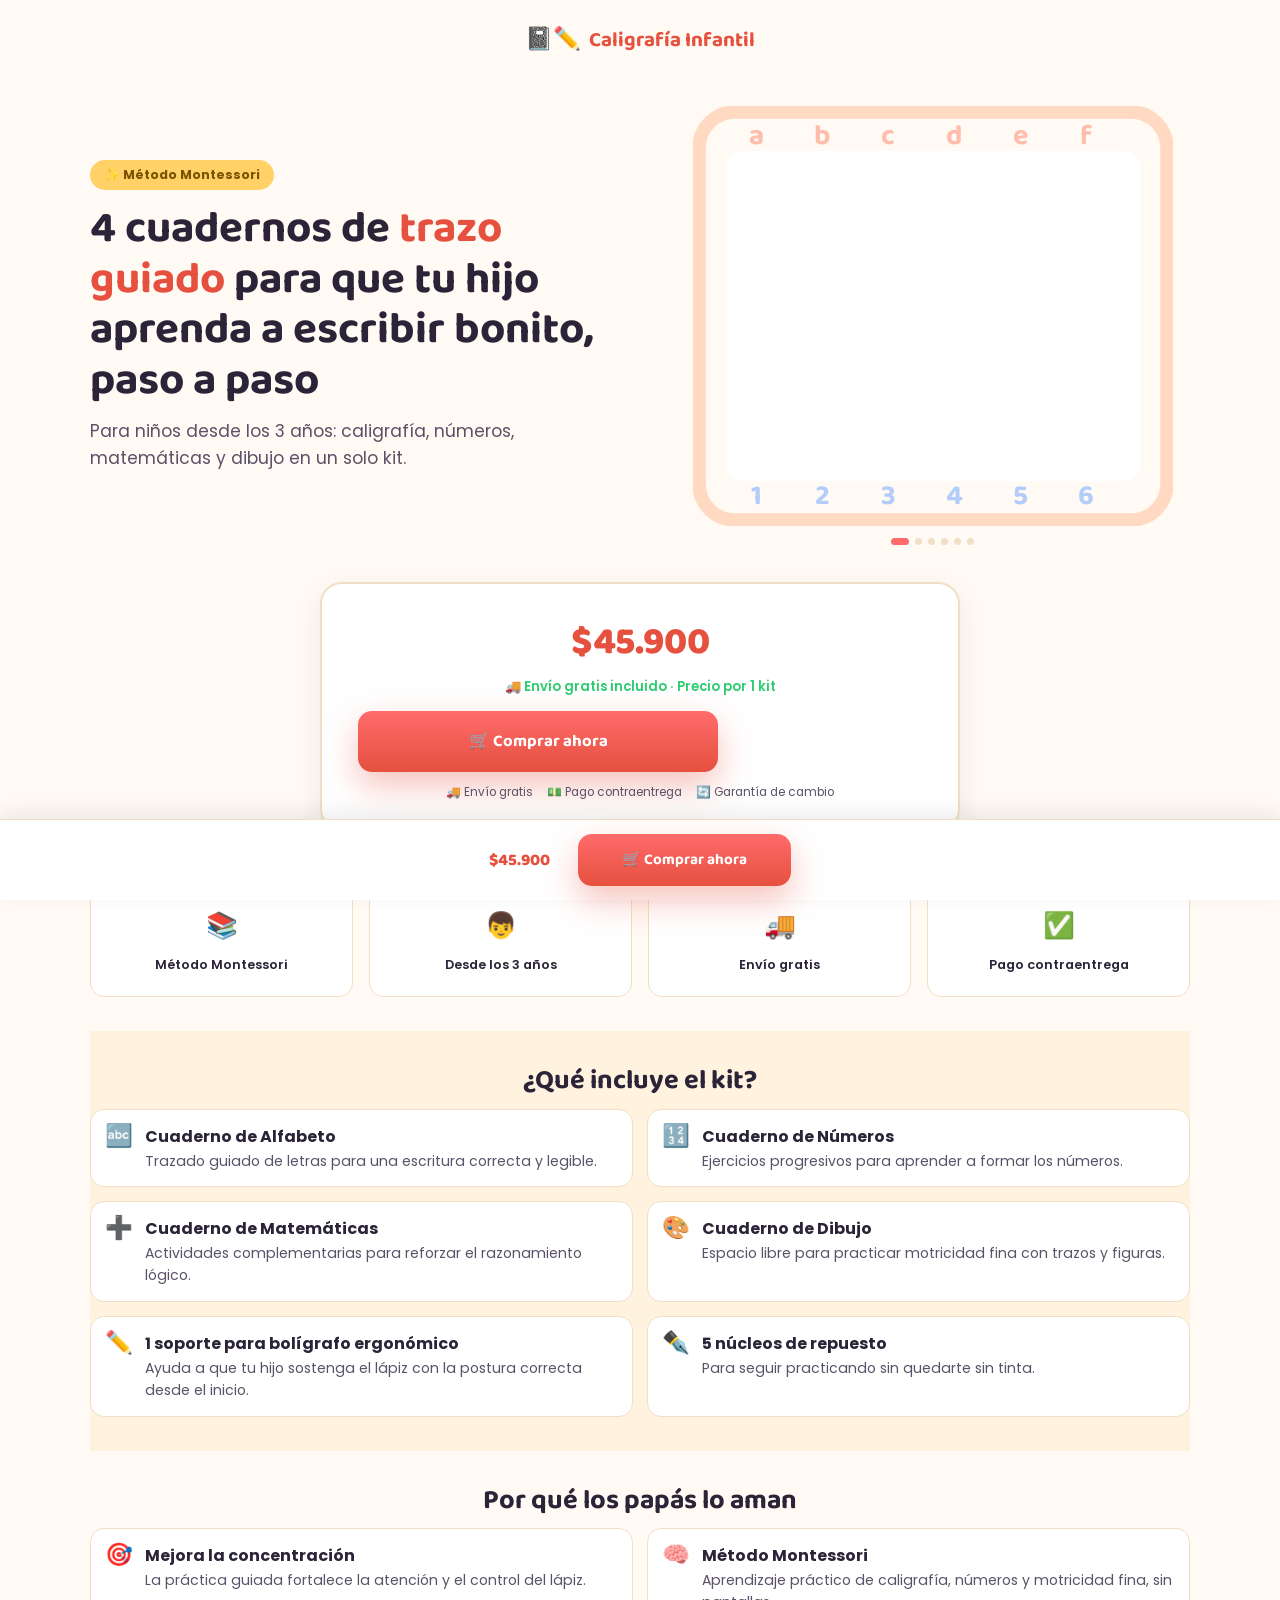
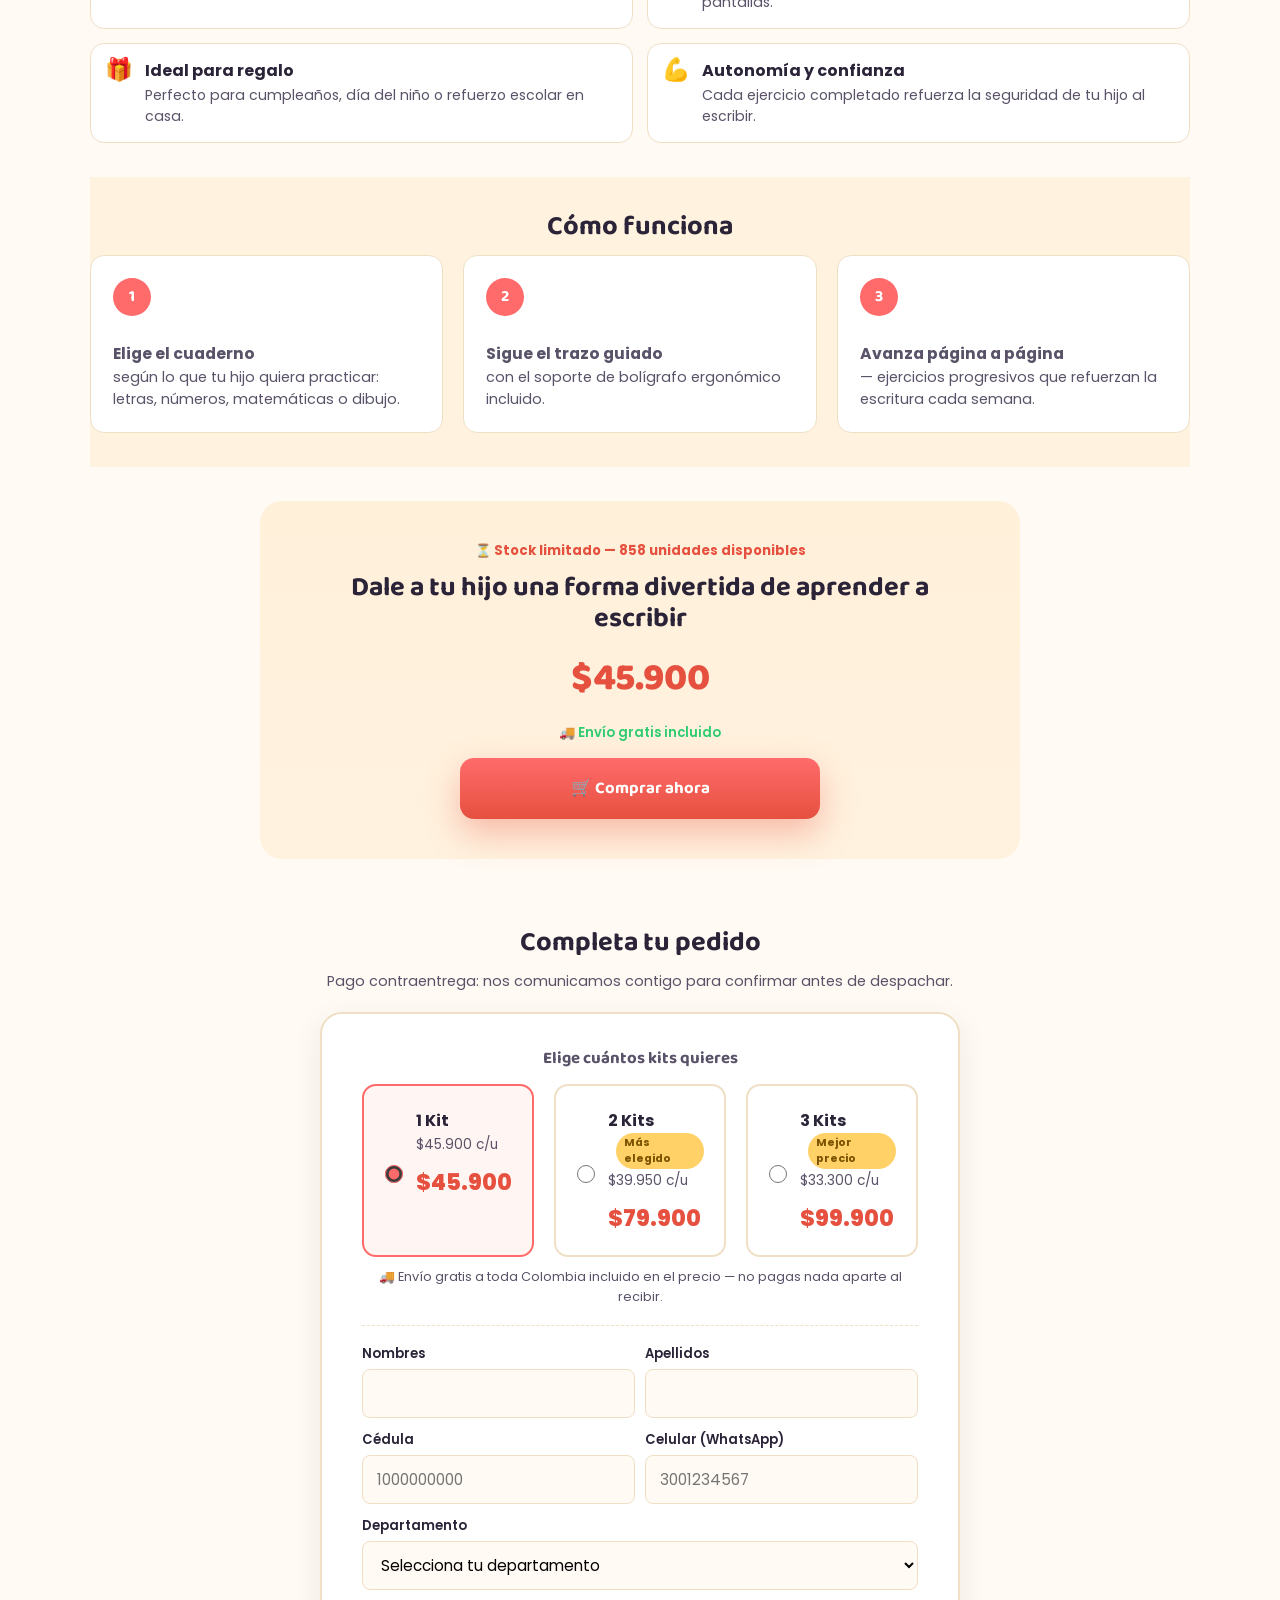
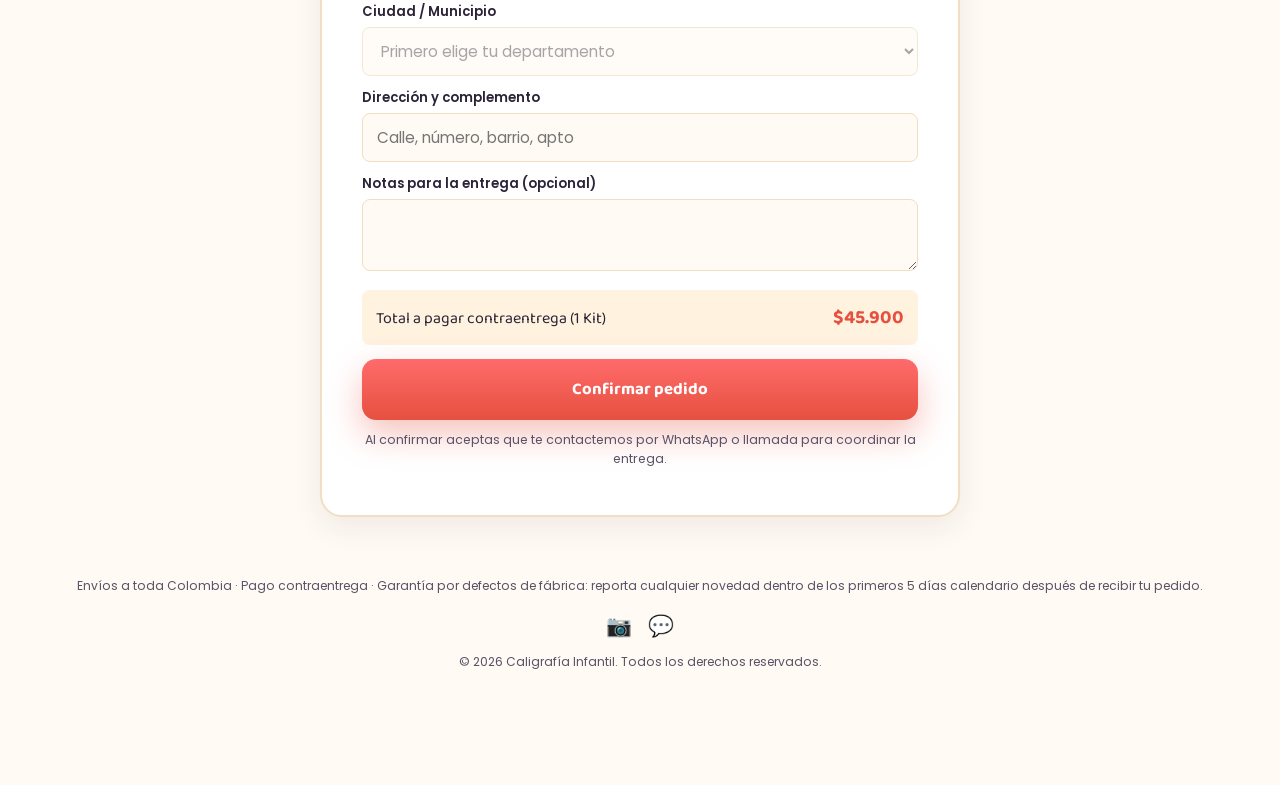
==== commit b0cb0801: "Cambia el campo de ciudad de texto libre a lista de municipios reales Antes el cliente podía escribi" ====
--- a/caligrafia/index.html
+++ b/caligrafia/index.html
@@ -320,7 +320,9 @@
 
           <div class="field">
             <label for="ciudad">Ciudad / Municipio</label>
-            <input type="text" id="ciudad" name="ciudad" autocomplete="address-level2" required>
+            <select id="ciudad" name="ciudad" required disabled>
+              <option value="" selected>Primero elige tu departamento</option>
+            </select>
           </div>
 
           <div class="field">
@@ -374,6 +376,7 @@
 </div>
 
 <script src="assets/js/cobertura.js"></script>
+<script src="assets/js/municipios.js"></script>
 <script src="assets/js/carrusel.js"></script>
 <script src="assets/js/main.js"></script>
 </body>
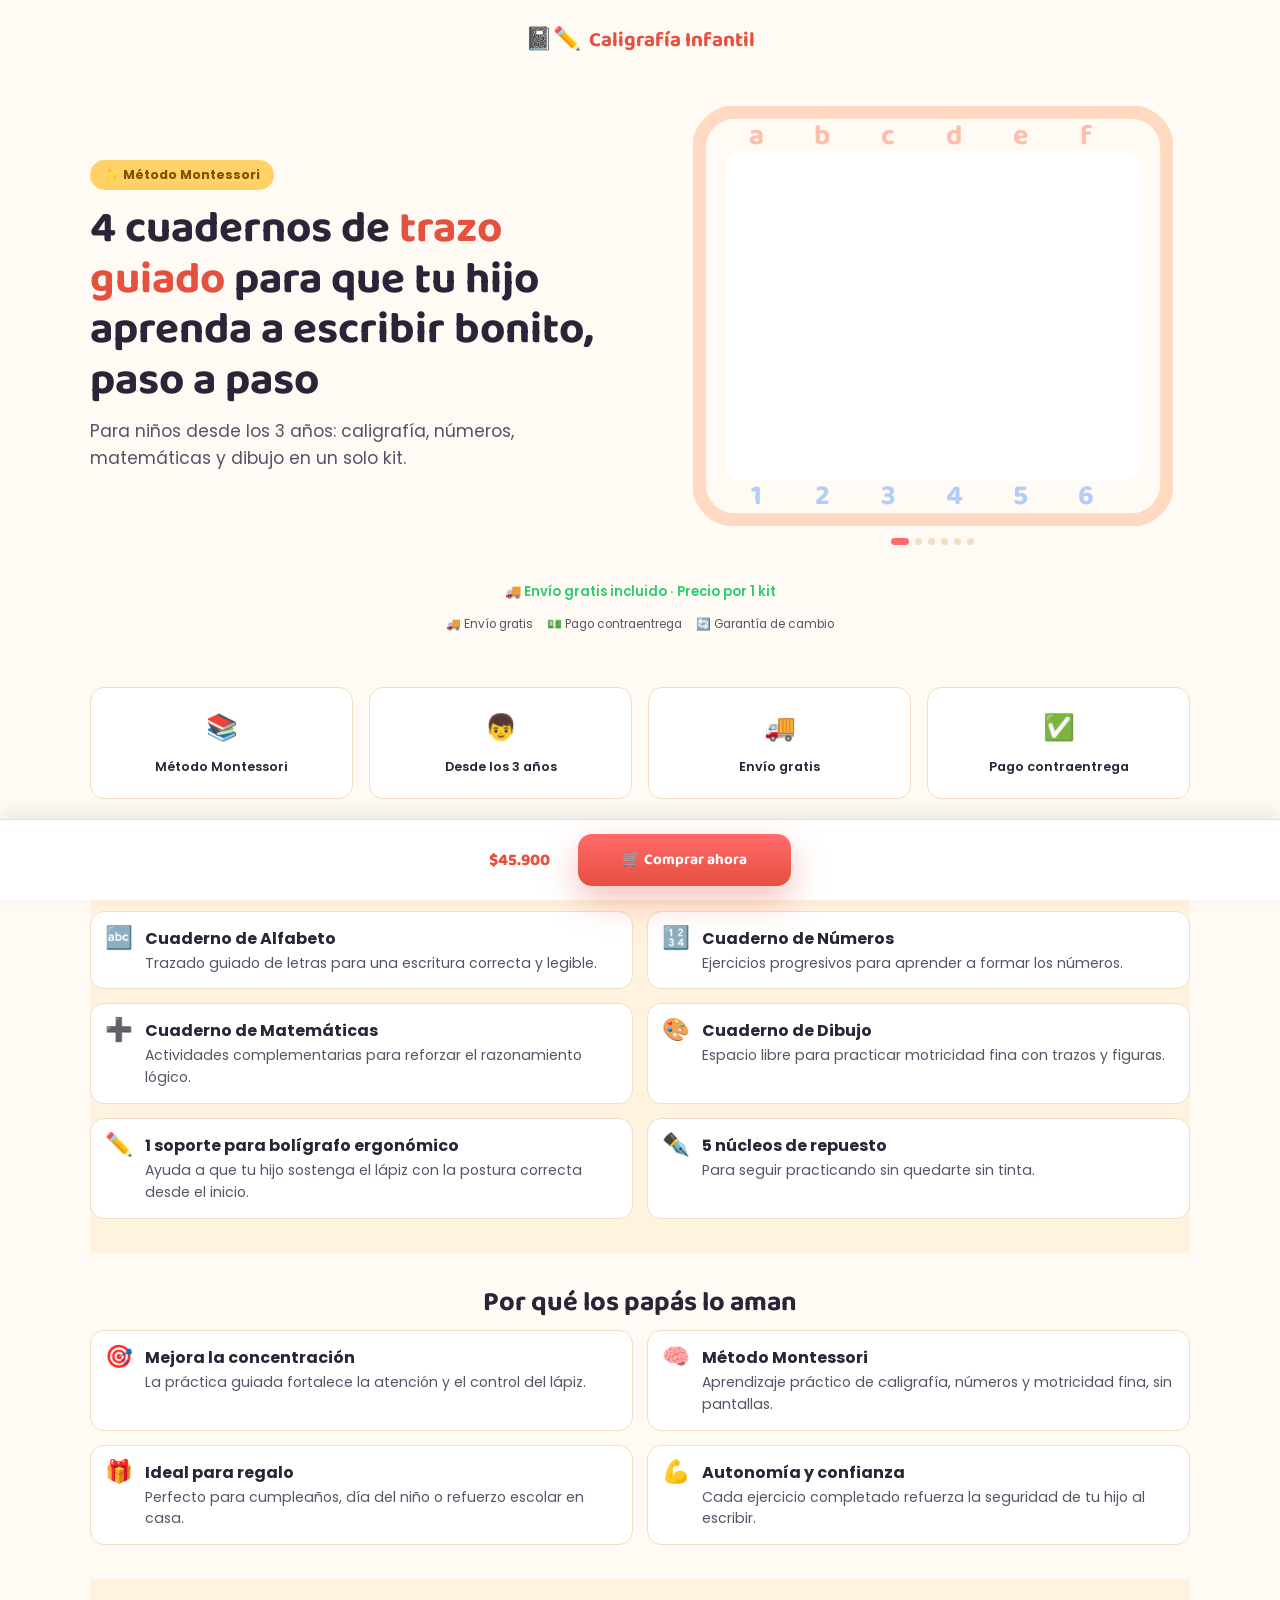
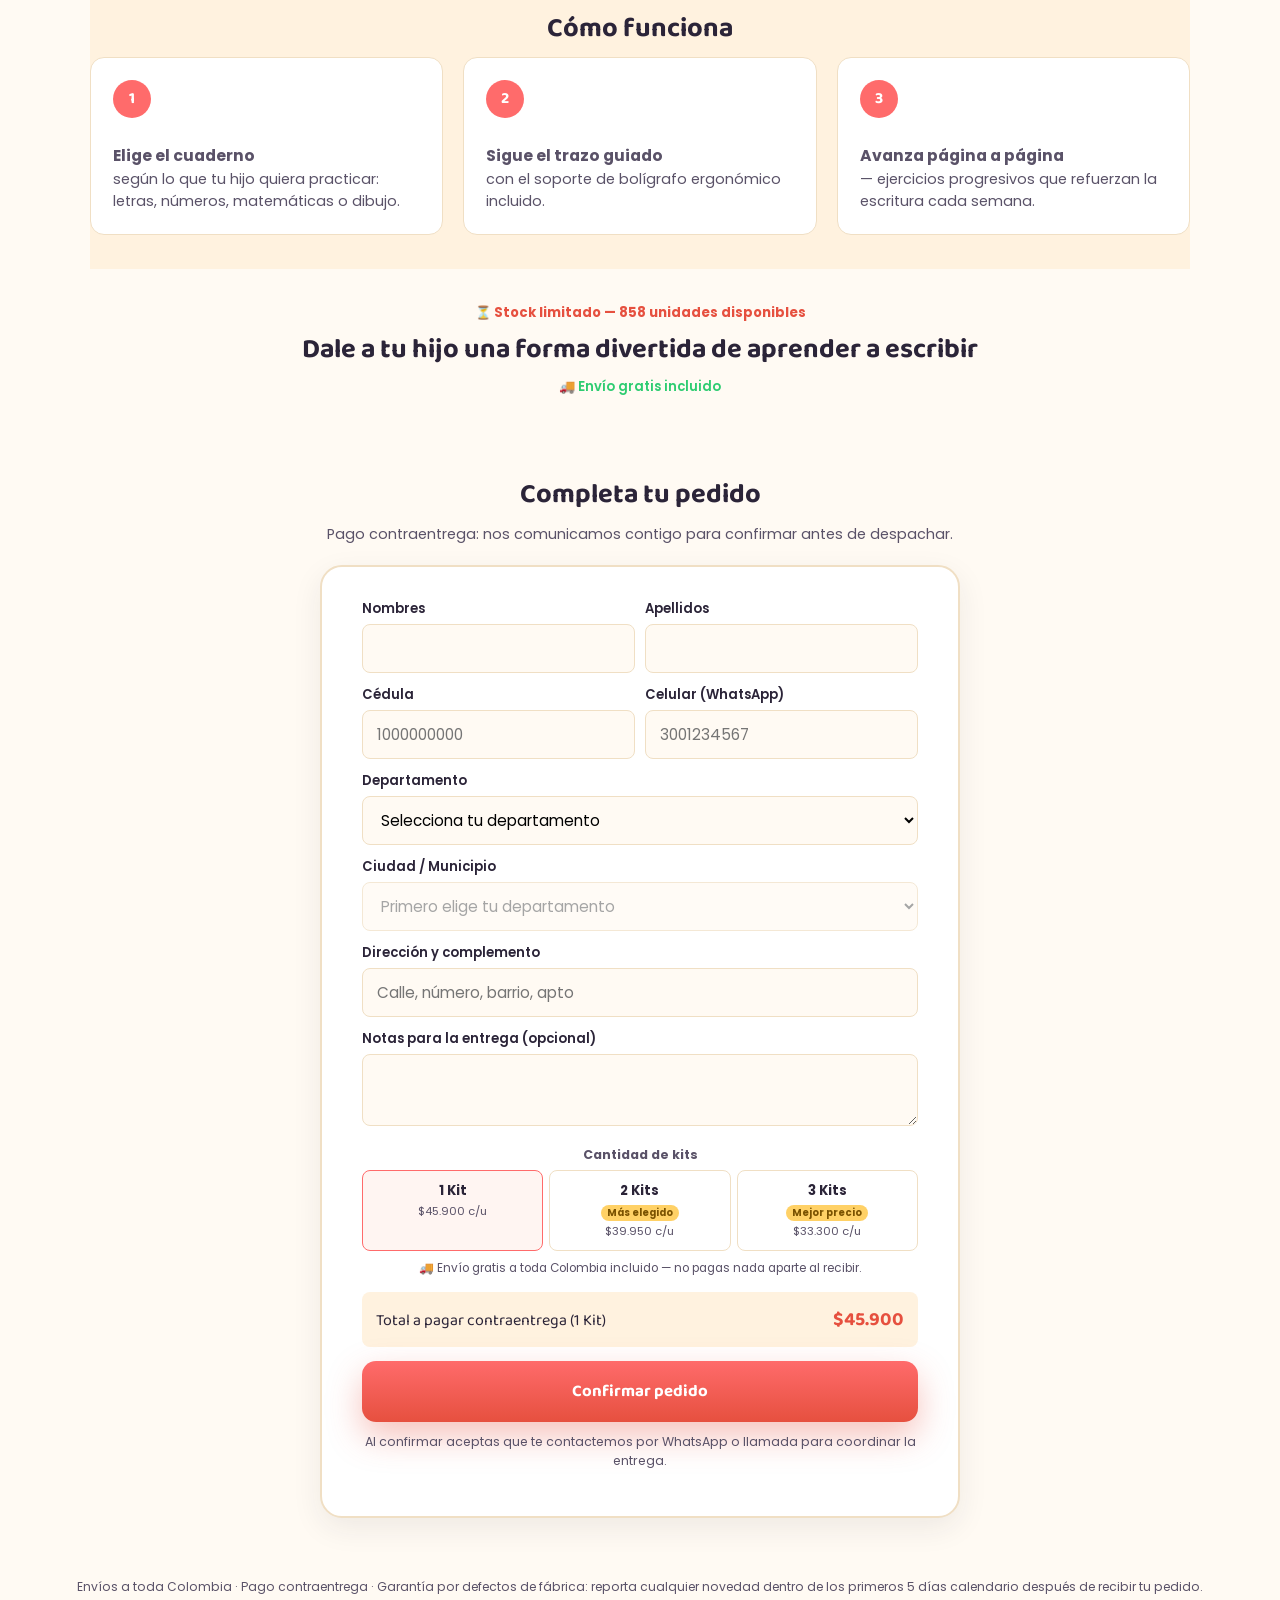
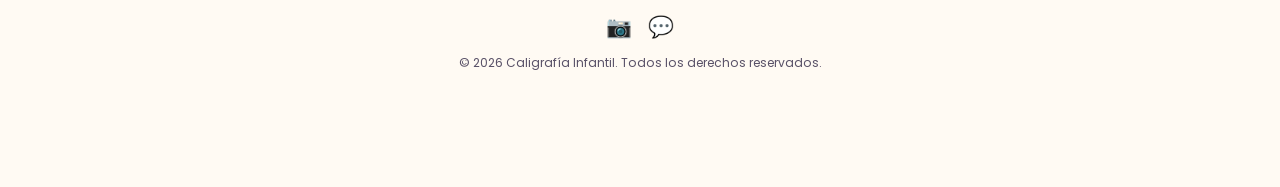
==== commit 2ee3ed49: "Simplifica el formulario de pedido y quita botones de compra duplicados El selector de 1/2/3 kits pa" ====
--- a/caligrafia/index.html
+++ b/caligrafia/index.html
@@ -135,11 +135,7 @@
 
     <!-- ===== 3. PRECIO + CTA (above the fold) ===== -->
     <section class="price-block" id="oferta">
-      <div class="price-row">
-        <span class="price-new">$45.900</span>
-      </div>
       <p class="price-save">🚚 Envío gratis incluido · Precio por 1 kit</p>
-      <a href="#pedido" class="btn btn-primary" data-cta="comprar">🛒 Comprar ahora</a>
       <div class="trust-row">
         <span>🚚 Envío gratis</span>
         <span>💵 Pago contraentrega</span>
@@ -237,11 +233,7 @@
       <div class="cta-final">
         <p class="urgency">⏳ Stock limitado — 858 unidades disponibles</p>
         <h2 class="section-title">Dale a tu hijo una forma divertida de aprender a escribir</h2>
-        <div class="price-row" style="margin:14px 0;">
-          <span class="price-new">$45.900</span>
-        </div>
         <p class="price-save">🚚 Envío gratis incluido</p>
-        <a href="#pedido" class="btn btn-primary" data-cta="comprar">🛒 Comprar ahora</a>
       </div>
     </section>
 
@@ -251,33 +243,6 @@
       <p class="section-sub">Pago contraentrega: nos comunicamos contigo para confirmar antes de despachar.</p>
 
       <div class="order-card">
-        <p class="bundle-heading">Elige cuántos kits quieres</p>
-        <div class="bundles" role="radiogroup" aria-label="Selecciona tu kit">
-          <label class="bundle-option">
-            <input type="radio" name="bundle" value="1" checked>
-            <span class="bundle-title">1 Kit</span>
-            <div class="bundle-price">$45.900 c/u</div>
-            <span class="bundle-total">$45.900</span>
-          </label>
-
-          <label class="bundle-option">
-            <input type="radio" name="bundle" value="2">
-            <span class="bundle-title">2 Kits</span>
-            <span class="bundle-tag">Más elegido</span>
-            <div class="bundle-price">$39.950 c/u</div>
-            <span class="bundle-total">$79.900</span>
-          </label>
-
-          <label class="bundle-option">
-            <input type="radio" name="bundle" value="3">
-            <span class="bundle-title">3 Kits</span>
-            <span class="bundle-tag">Mejor precio</span>
-            <div class="bundle-price">$33.300 c/u</div>
-            <span class="bundle-total">$99.900</span>
-          </label>
-        </div>
-        <p class="bundle-envio-note">🚚 Envío gratis a toda Colombia incluido en el precio — no pagas nada aparte al recibir.</p>
-
         <ul class="form-errores" id="form-errores" hidden></ul>
 
         <form id="form-pedido" novalidate>
@@ -333,6 +298,32 @@
           <div class="field">
             <label for="notas">Notas para la entrega (opcional)</label>
             <textarea id="notas" name="notas" rows="2"></textarea>
+          </div>
+
+          <div class="bundle-compact">
+            <p class="bundle-compact-label">Cantidad de kits</p>
+            <div class="bundle-chips" role="radiogroup" aria-label="Selecciona tu kit">
+              <label class="bundle-chip">
+                <input type="radio" name="bundle" value="1" checked>
+                <span class="bundle-chip-title">1 Kit</span>
+                <span class="bundle-chip-price">$45.900 c/u</span>
+              </label>
+
+              <label class="bundle-chip">
+                <input type="radio" name="bundle" value="2">
+                <span class="bundle-chip-title">2 Kits</span>
+                <em class="bundle-chip-tag">Más elegido</em>
+                <span class="bundle-chip-price">$39.950 c/u</span>
+              </label>
+
+              <label class="bundle-chip">
+                <input type="radio" name="bundle" value="3">
+                <span class="bundle-chip-title">3 Kits</span>
+                <em class="bundle-chip-tag">Mejor precio</em>
+                <span class="bundle-chip-price">$33.300 c/u</span>
+              </label>
+            </div>
+            <p class="bundle-compact-note">🚚 Envío gratis a toda Colombia incluido — no pagas nada aparte al recibir.</p>
           </div>
 
           <div class="order-summary">
@@ -375,9 +366,12 @@
   <a href="#pedido" class="btn btn-primary" data-cta="comprar">🛒 Comprar ahora</a>
 </div>
 
-<script src="assets/js/cobertura.js"></script>
-<script src="assets/js/municipios.js"></script>
-<script src="assets/js/carrusel.js"></script>
+<!-- Compartidos entre todas las landings de productos (../shared/, fuera de
+     esta carpeta): departamentos/municipios válidos y el carrusel de fotos.
+     Un solo cambio aquí afecta a todos los productos a la vez. -->
+<script src="../shared/js/cobertura.js"></script>
+<script src="../shared/js/municipios.js"></script>
+<script src="../shared/js/carrusel.js"></script>
 <script src="assets/js/main.js"></script>
 </body>
 </html>
--- a/caligrafia/assets/css/styles.css
+++ b/caligrafia/assets/css/styles.css
@@ -239,30 +239,7 @@
 
 /* ===== Precio + CTA above the fold ===== */
 .price-block {
-  background: var(--color-white);
-  border: 2px solid var(--color-border);
-  border-radius: var(--radius-lg);
-  padding: 18px;
   margin-bottom: 14px;
-  box-shadow: var(--shadow-soft);
-}
-.price-row {
-  display: flex;
-  align-items: baseline;
-  justify-content: center;
-  gap: 10px;
-  margin-bottom: 4px;
-}
-.price-old {
-  text-decoration: line-through;
-  color: #b3aab8;
-  font-size: 1rem;
-}
-.price-new {
-  font-family: var(--font-display);
-  font-size: 2rem;
-  font-weight: 800;
-  color: var(--color-primary-dark);
 }
 .price-save {
   text-align: center;
@@ -293,55 +270,57 @@
   font-size: 0.9rem;
   margin-bottom: 20px;
 }
-.bundle-heading {
-  font-family: var(--font-display);
-  font-weight: 700;
-  font-size: 1.05rem;
-  text-align: center;
-  margin: 0 0 12px;
-}
-.bundles {
+.bundle-compact { margin: 4px 0 14px; }
+.bundle-compact-label {
+  font-size: 0.78rem;
+  font-weight: 700;
+  color: var(--color-ink-soft);
+  text-align: center;
+  margin: 0 0 6px;
+}
+.bundle-chips {
+  display: flex;
+  gap: 6px;
+}
+.bundle-chip {
+  position: relative;
+  flex: 1;
   display: flex;
   flex-direction: column;
-  gap: 10px;
-  margin-bottom: 10px;
-}
-.bundle-envio-note {
-  font-size: 0.8rem;
-  color: var(--color-ink-soft);
-  text-align: center;
-  margin: 0 0 18px;
-  padding-bottom: 18px;
-  border-bottom: 1px dashed var(--color-border);
-}
-.bundle-option {
-  position: relative;
-  display: block;
-  border: 2px solid var(--color-border);
-  border-radius: var(--radius-md);
-  padding: 14px 16px 14px 52px;
+  align-items: center;
+  gap: 2px;
+  border: 1.5px solid var(--color-border);
+  border-radius: var(--radius-sm);
+  padding: 8px 4px;
+  text-align: center;
   background: var(--color-white);
   cursor: pointer;
   transition: border-color 0.15s ease, background 0.15s ease;
 }
-.bundle-option input { position: absolute; left: 16px; top: 50%; transform: translateY(-50%); width: 18px; height: 18px; accent-color: var(--color-primary); }
-.bundle-option:has(input:checked) {
+.bundle-chip input { position: absolute; opacity: 0; pointer-events: none; }
+.bundle-chip:has(input:checked) {
   border-color: var(--color-primary);
   background: #fff5f2;
 }
-.bundle-tag {
-  display: inline-block;
+.bundle-chip-title { font-weight: 700; font-size: 0.82rem; }
+.bundle-chip-tag {
+  display: block;
+  font-style: normal;
+  font-size: 0.62rem;
+  font-weight: 700;
+  color: #7a5200;
   background: var(--color-accent);
-  color: #7a5200;
-  font-size: 0.68rem;
-  font-weight: 700;
-  padding: 2px 8px;
+  padding: 1px 6px;
   border-radius: 100px;
-  margin-left: 8px;
-}
-.bundle-title { font-weight: 700; font-size: 1rem; }
-.bundle-price { font-size: 0.85rem; color: var(--color-ink-soft); margin-top: 2px; }
-.bundle-total { float: right; font-weight: 800; color: var(--color-primary-dark); }
+  margin-top: 2px;
+}
+.bundle-chip-price { font-size: 0.7rem; color: var(--color-ink-soft); }
+.bundle-compact-note {
+  font-size: 0.74rem;
+  color: var(--color-ink-soft);
+  text-align: center;
+  margin: 8px 0 0;
+}
 
 /* ===== Reviews / trust badges ===== */
 .badges-grid {
@@ -482,9 +461,6 @@
 /* ===== CTA final ===== */
 .cta-final {
   text-align: center;
-  background: linear-gradient(180deg, #fff0da 0%, var(--color-bg-alt) 100%);
-  border-radius: var(--radius-lg);
-  padding: 26px 18px;
 }
 .urgency {
   font-size: 0.82rem;
@@ -533,7 +509,6 @@
 
 @media (min-width: 560px) {
   .hero h1 { font-size: 2.1rem; }
-  .price-new { font-size: 2.4rem; }
 }
 
 /* ===== Layout de escritorio (>= 900px) =====
@@ -560,20 +535,11 @@
   .hero-sub { text-align: left; margin: 0; max-width: 460px; font-size: 1.08rem; }
   .media-frame { max-width: 480px; margin: 0; }
 
-  /* Precio + CTA: tarjeta más ancha, pero el botón no se estira a lo loco */
-  .price-block { max-width: 640px; margin: 0 auto 20px; padding: 28px 36px; }
-  .price-block .btn-primary,
-  .cta-final .btn-primary {
-    max-width: 360px;
-    margin: 0 auto;
-  }
+  .price-block { max-width: 640px; margin: 0 auto 20px; }
 
   .section-title { font-size: 1.7rem; }
 
-  /* Bundles en fila */
-  .bundles { flex-direction: row; gap: 20px; }
-  .bundle-option { flex: 1; padding: 22px 20px 20px 52px; }
-  .bundle-total { float: none; display: block; font-size: 1.4rem; margin-top: 10px; }
+  .bundle-chip { padding: 10px 6px; }
 
   /* Badges de confianza en una sola fila */
   .badges-grid { grid-template-columns: repeat(4, 1fr); gap: 16px; }
@@ -596,7 +562,7 @@
   }
   .step-num { margin-bottom: 12px; }
 
-  .cta-final { max-width: 760px; margin: 0 auto; padding: 40px 48px; }
+  .cta-final { max-width: 760px; margin: 0 auto; }
 
   /* Formulario: columna centrada, más ancha pero no a lo largo de toda la pantalla */
   #pedido .order-card { max-width: 640px; margin: 0 auto; padding: 32px 40px; }
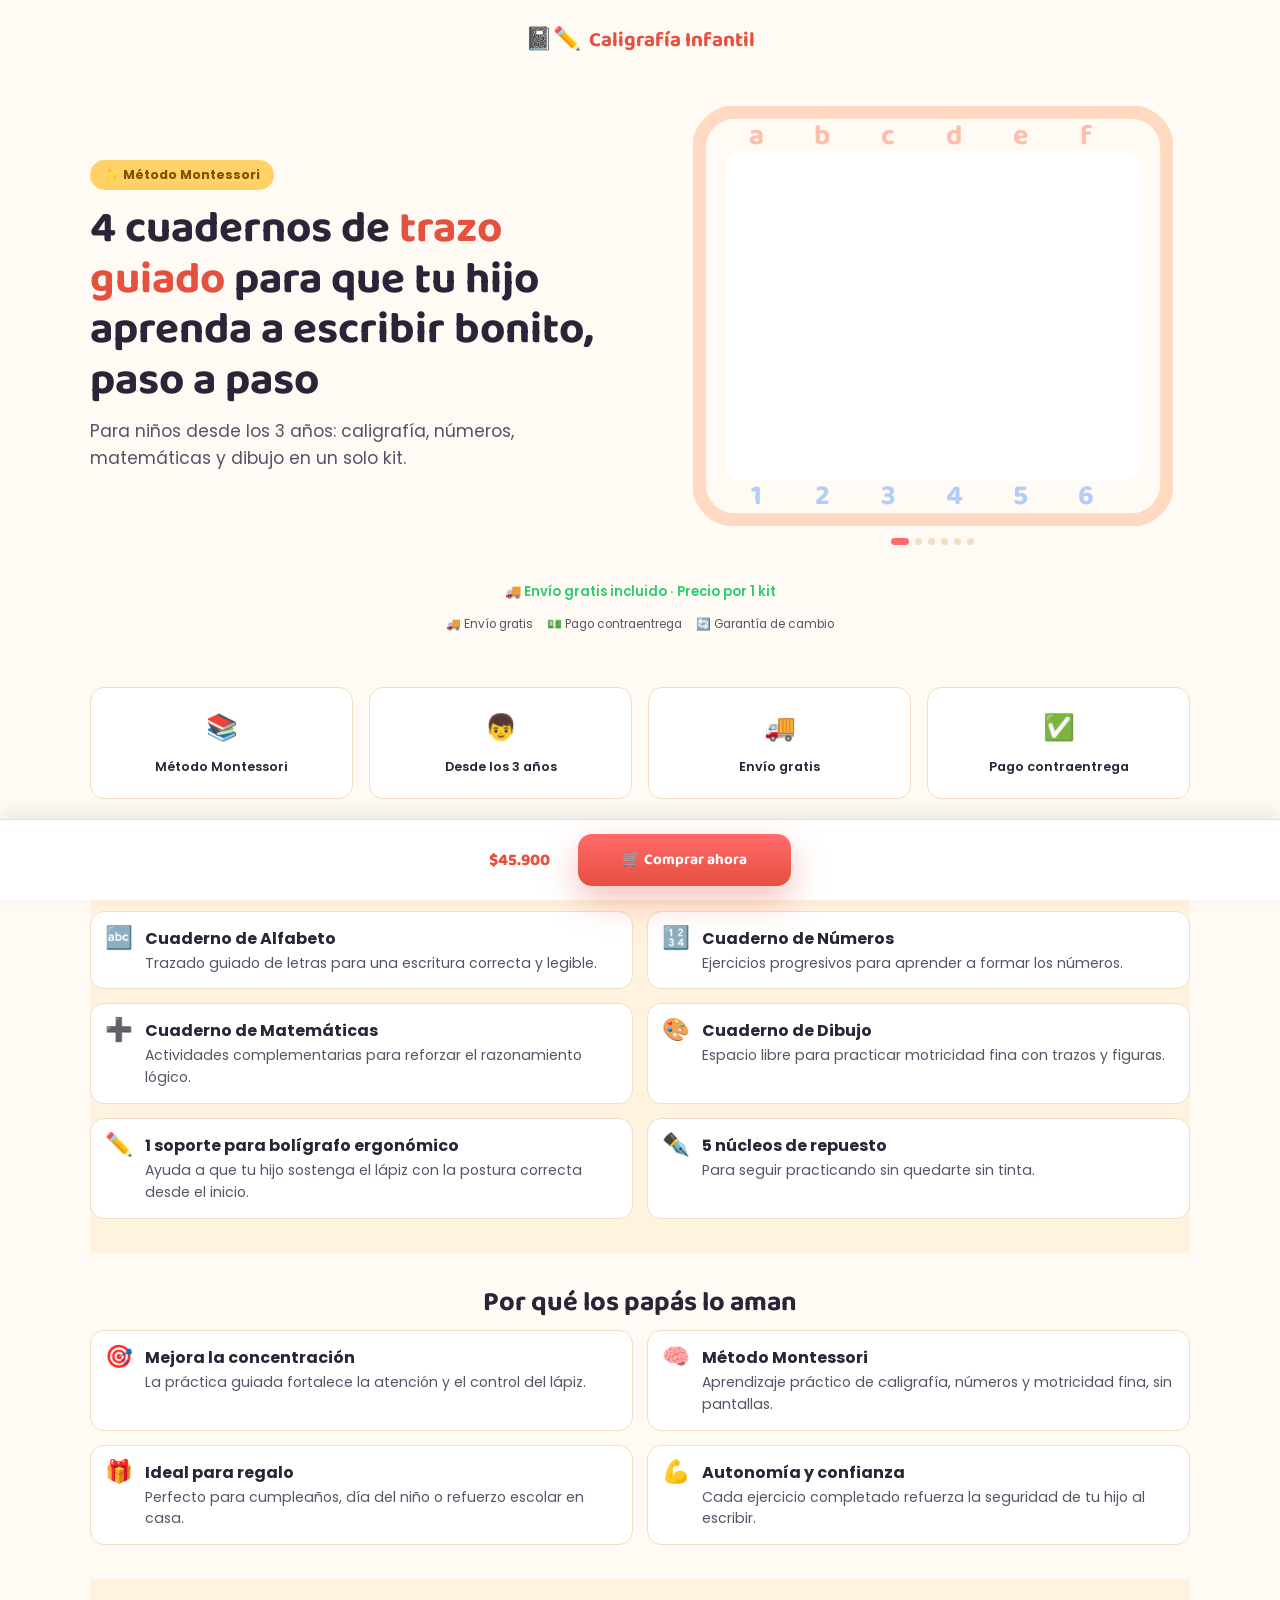
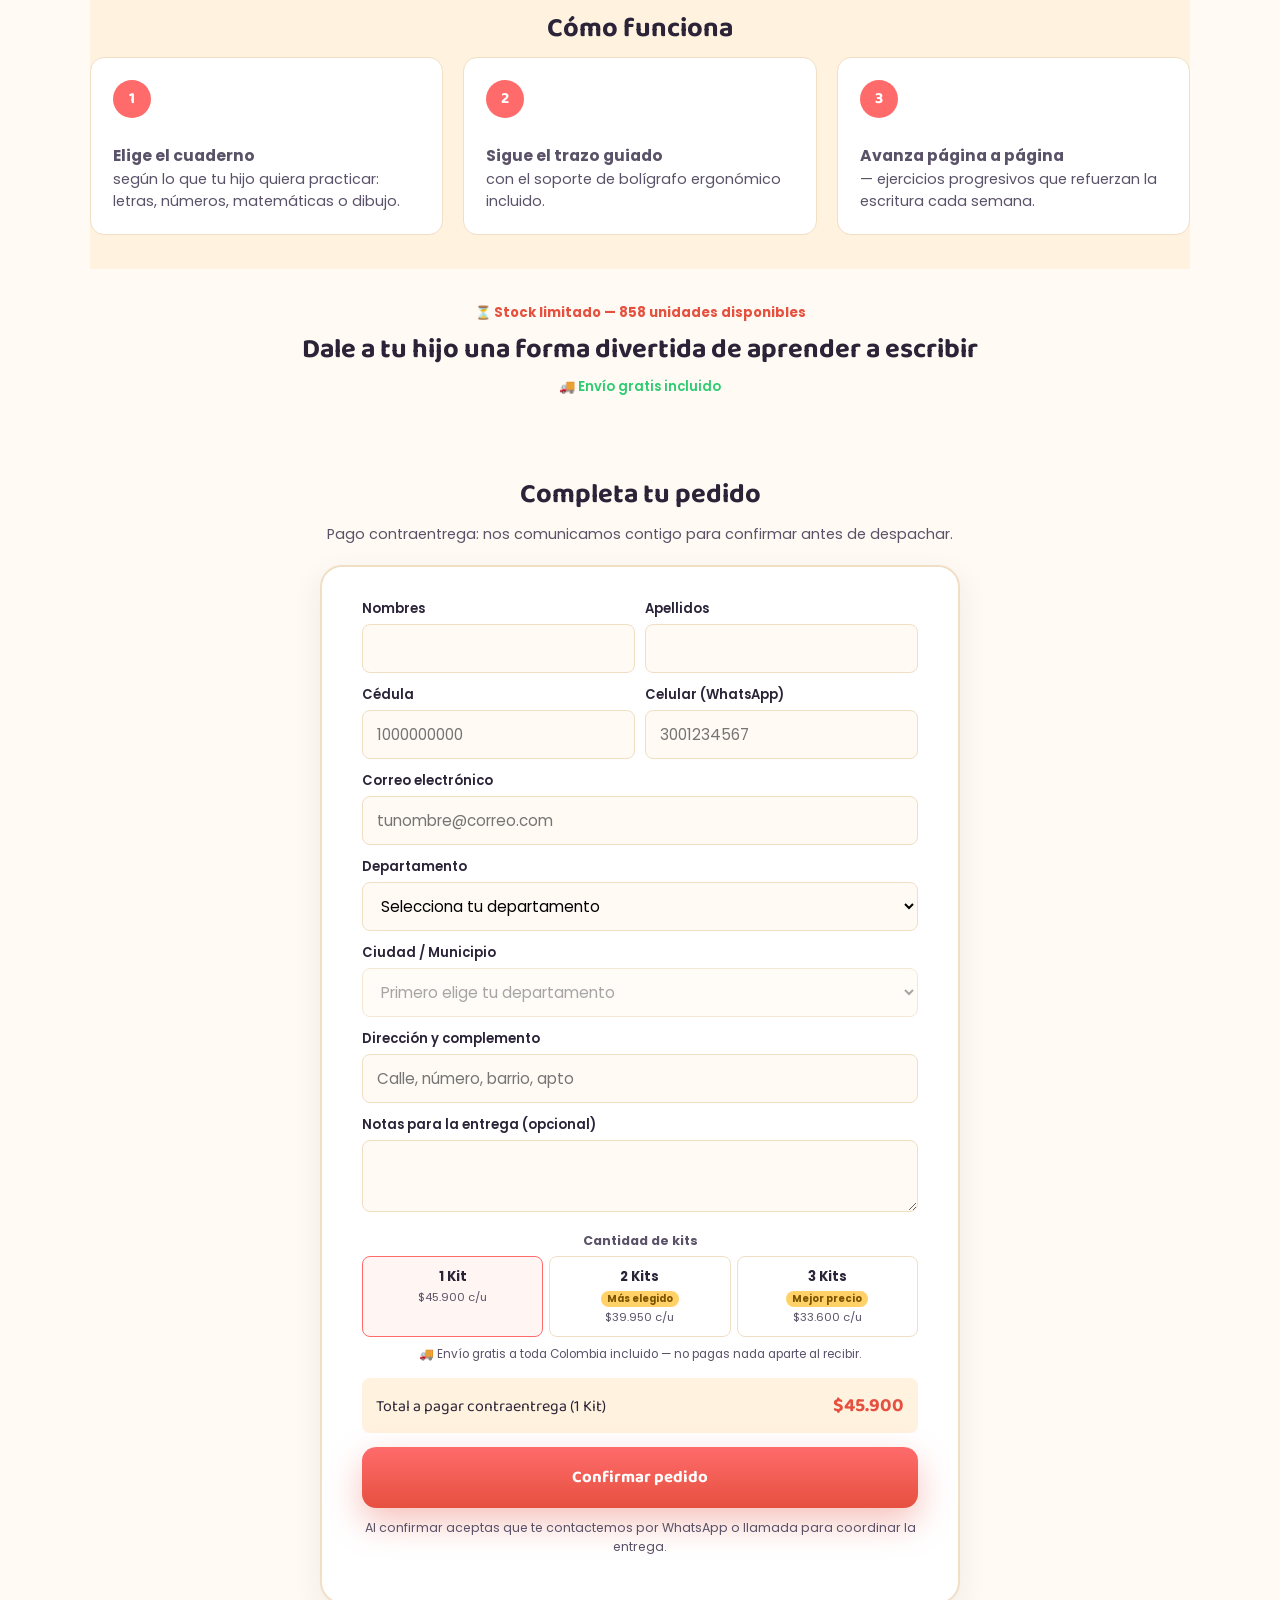
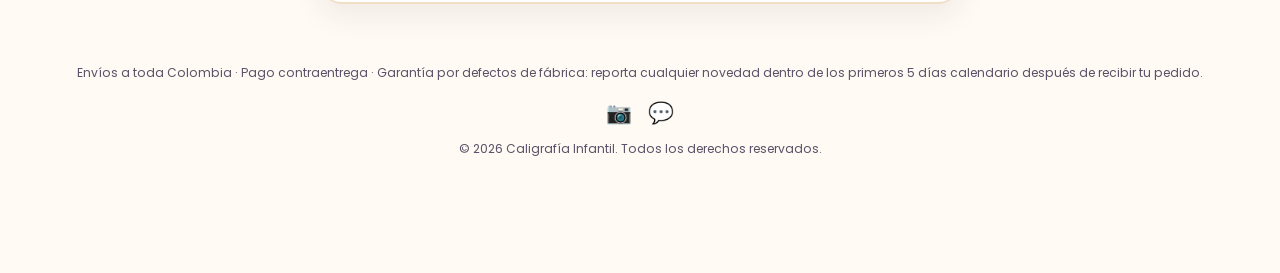
==== commit a987f86f: "Corrige el precio de 3 kits al minimo real de Dropi y agrega correo al pedido El bundle de 3 kits pa" ====
--- a/caligrafia/index.html
+++ b/caligrafia/index.html
@@ -278,6 +278,11 @@
           </div>
 
           <div class="field">
+            <label for="correo">Correo electrónico</label>
+            <input type="email" id="correo" name="correo" placeholder="tunombre@correo.com" autocomplete="email" required>
+          </div>
+
+          <div class="field">
             <label for="departamento">Departamento</label>
             <select id="departamento" name="departamento" required></select>
           </div>
@@ -320,7 +325,7 @@
                 <input type="radio" name="bundle" value="3">
                 <span class="bundle-chip-title">3 Kits</span>
                 <em class="bundle-chip-tag">Mejor precio</em>
-                <span class="bundle-chip-price">$33.300 c/u</span>
+                <span class="bundle-chip-price">$33.600 c/u</span>
               </label>
             </div>
             <p class="bundle-compact-note">🚚 Envío gratis a toda Colombia incluido — no pagas nada aparte al recibir.</p>
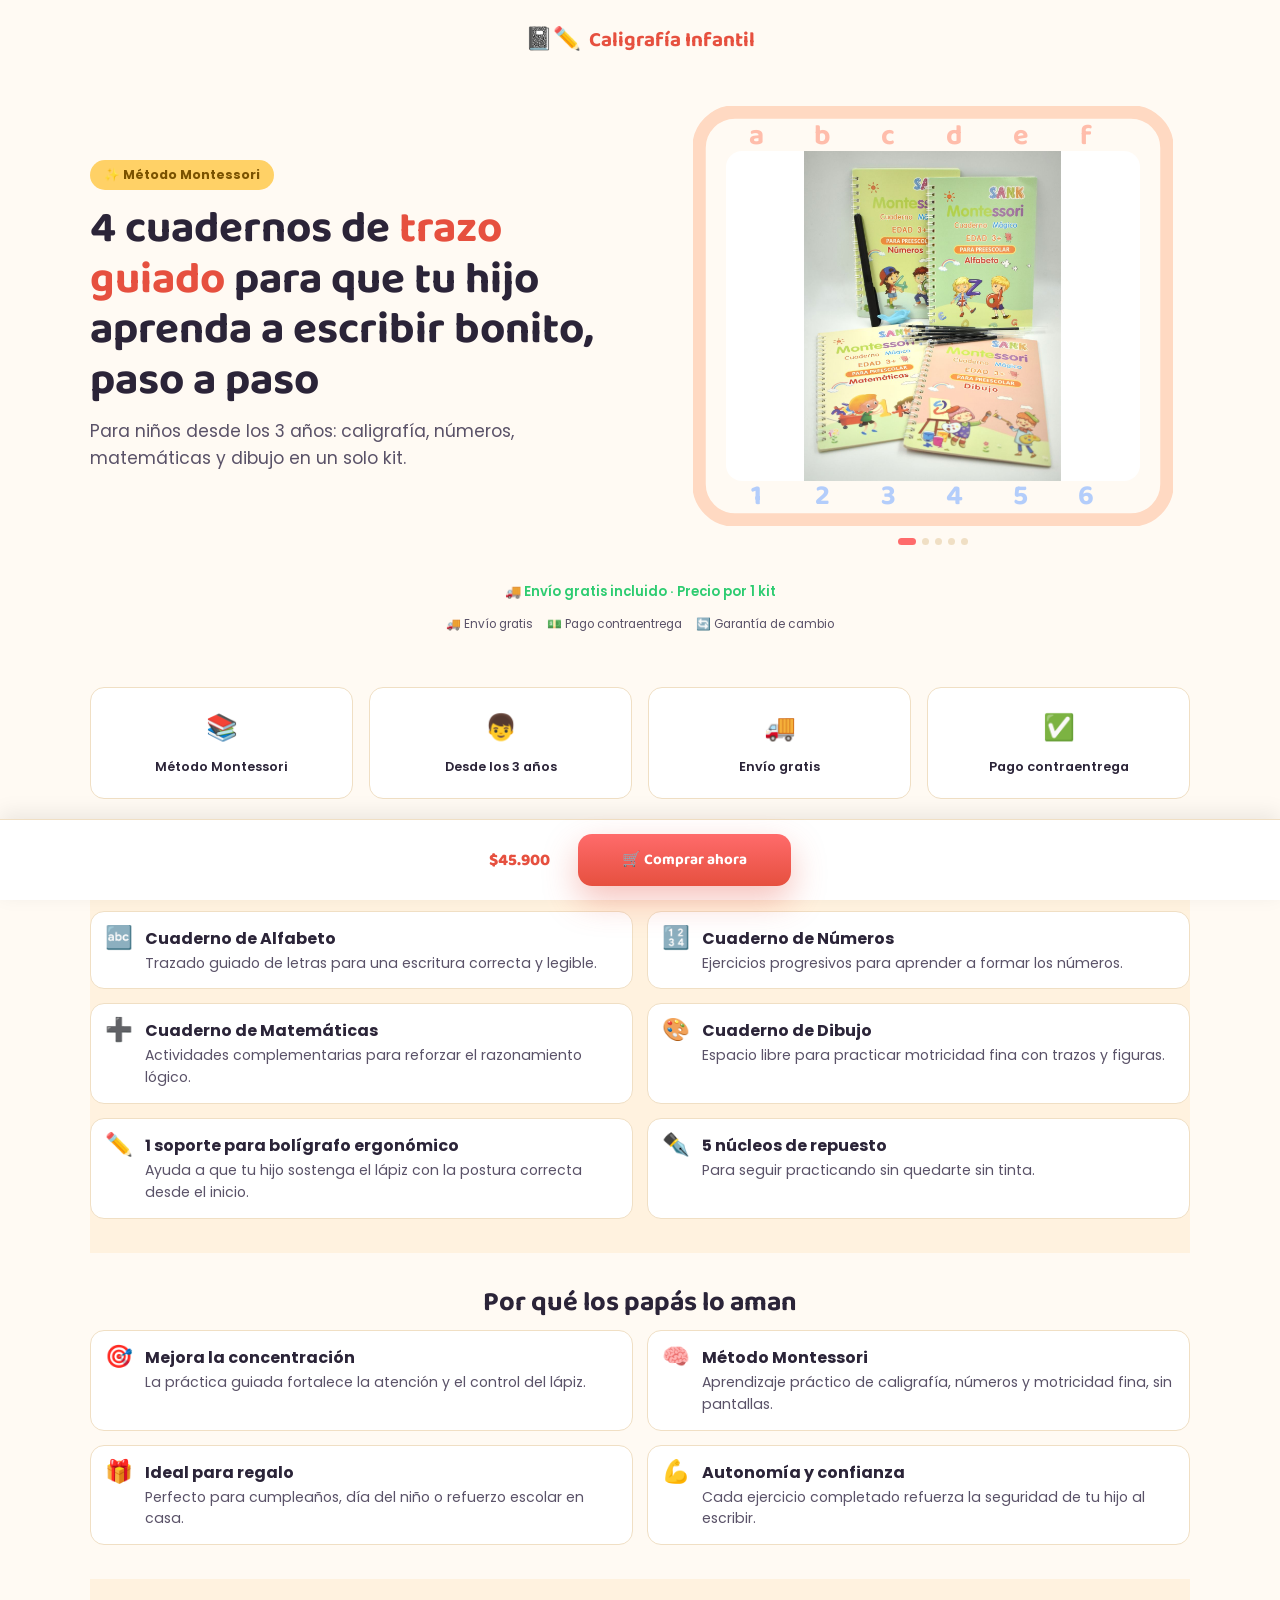
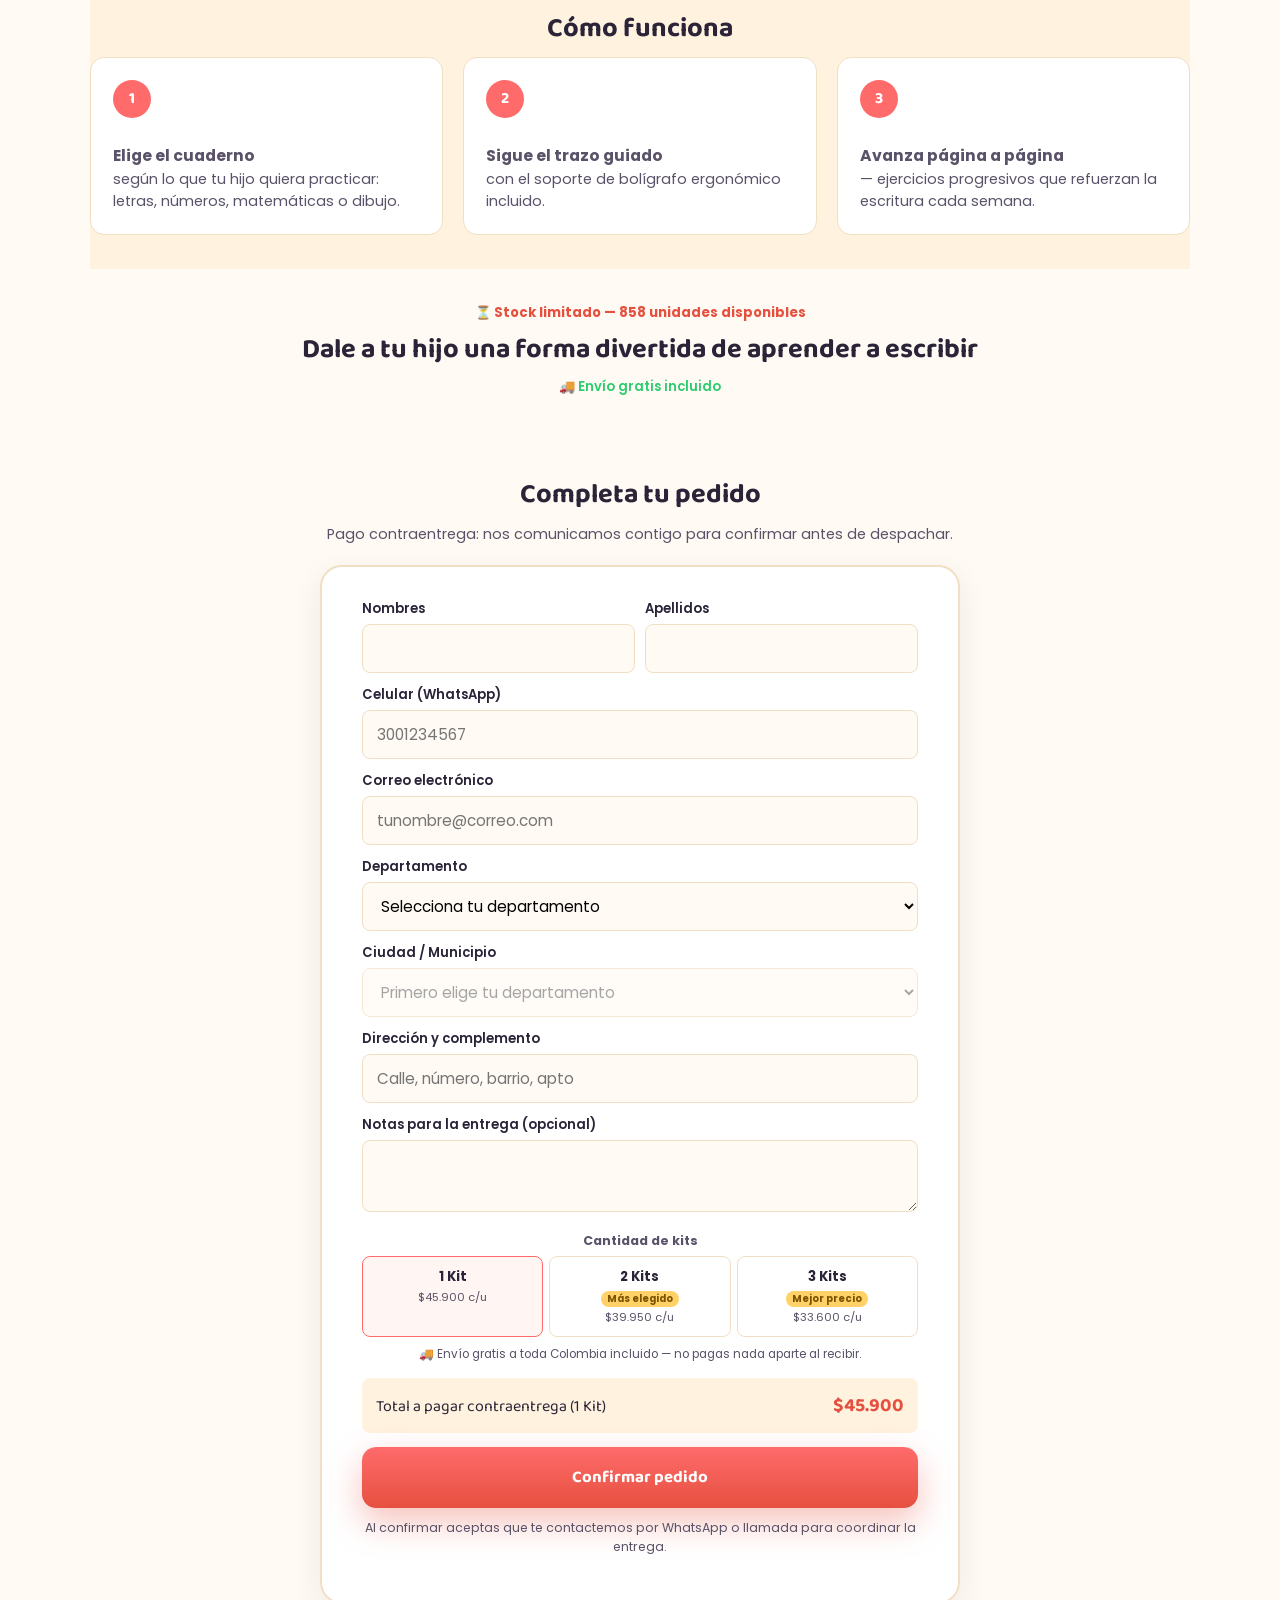
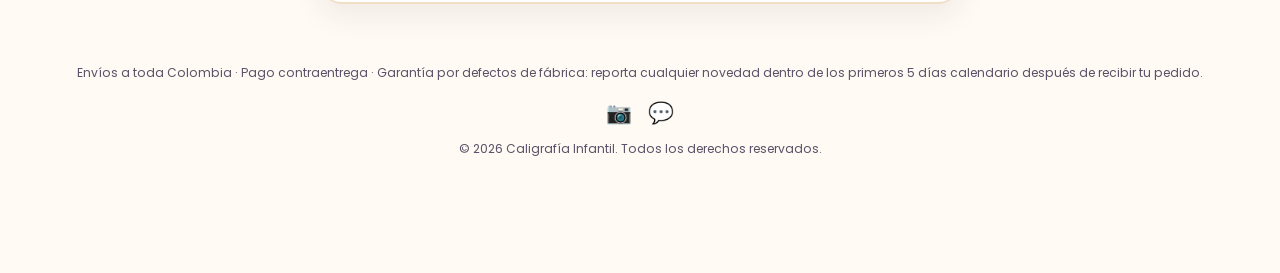
==== commit ccc9bbec: "Quita el campo de cedula y el video del carrusel Cedula: se elimina del formulario, la validacion y " ====
--- a/caligrafia/index.html
+++ b/caligrafia/index.html
@@ -94,17 +94,8 @@
         <div class="media-viewport" id="media-viewport">
           <div class="media-track" id="media-track">
 
-            <!-- Slide 1: video de demostración (14s, armado con las fotos reales
-                 del producto). Se reproduce solo al llegar a este slide y, al
-                 terminar, el carrusel avanza a las fotos automáticamente. -->
-            <div class="media-slide">
-              <video muted playsinline preload="auto">
-                <source src="assets/img/video-demo.mp4" type="video/mp4">
-              </video>
-            </div>
-
-            <div class="media-slide">
-              <img src="assets/img/foto-1-kit-completo.jpg" alt="Kit completo: los 4 cuadernos Montessori (Alfabeto, Números, Matemáticas y Dibujo) con el lapicero y los núcleos de repuesto" loading="lazy">
+            <div class="media-slide">
+              <img src="assets/img/foto-1-kit-completo.jpg" alt="Kit completo: los 4 cuadernos Montessori (Alfabeto, Números, Matemáticas y Dibujo) con el lapicero y los núcleos de repuesto">
             </div>
 
             <div class="media-slide">
@@ -266,15 +257,9 @@
             </div>
           </div>
 
-          <div class="field-row">
-            <div class="field">
-              <label for="cedula">Cédula</label>
-              <input type="text" inputmode="numeric" id="cedula" name="cedula" placeholder="1000000000" autocomplete="off" required>
-            </div>
-            <div class="field">
-              <label for="telefono">Celular (WhatsApp)</label>
-              <input type="tel" id="telefono" name="telefono" placeholder="3001234567" autocomplete="tel" required>
-            </div>
+          <div class="field">
+            <label for="telefono">Celular (WhatsApp)</label>
+            <input type="tel" id="telefono" name="telefono" placeholder="3001234567" autocomplete="tel" required>
           </div>
 
           <div class="field">
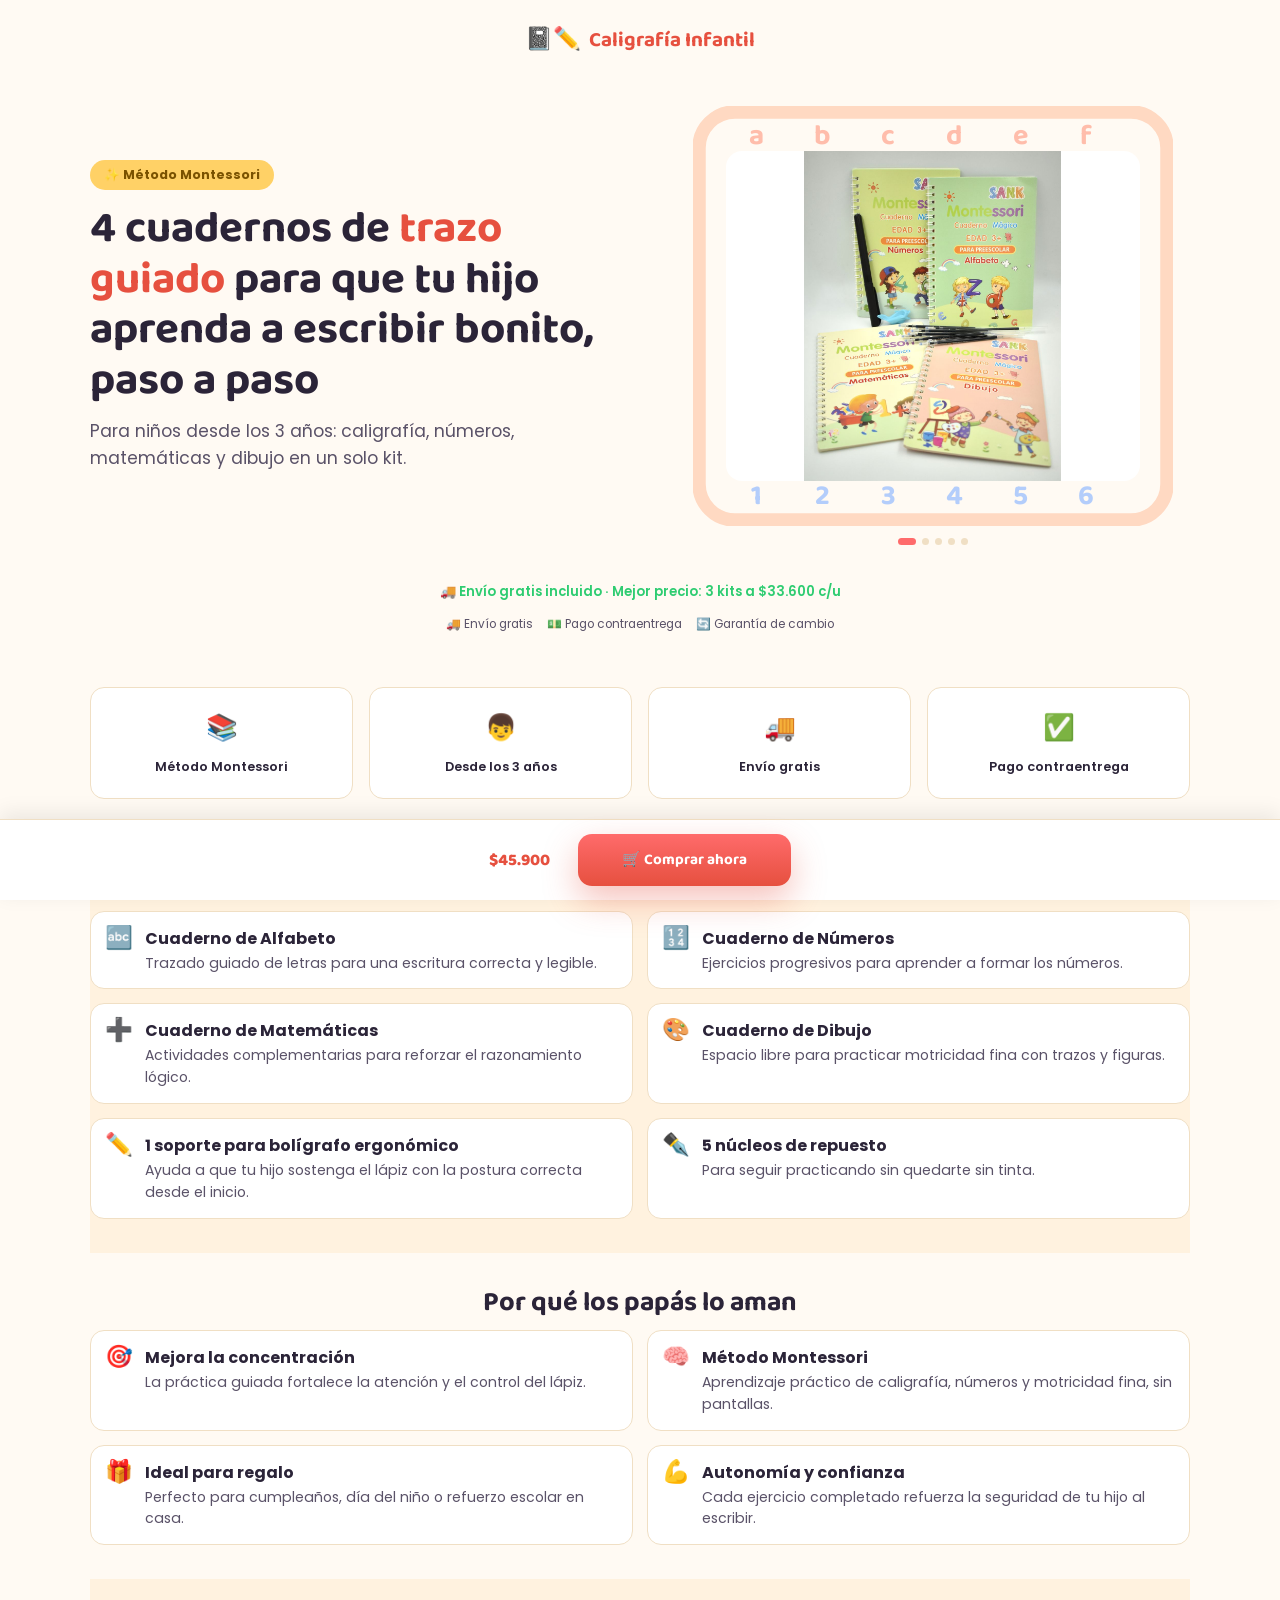
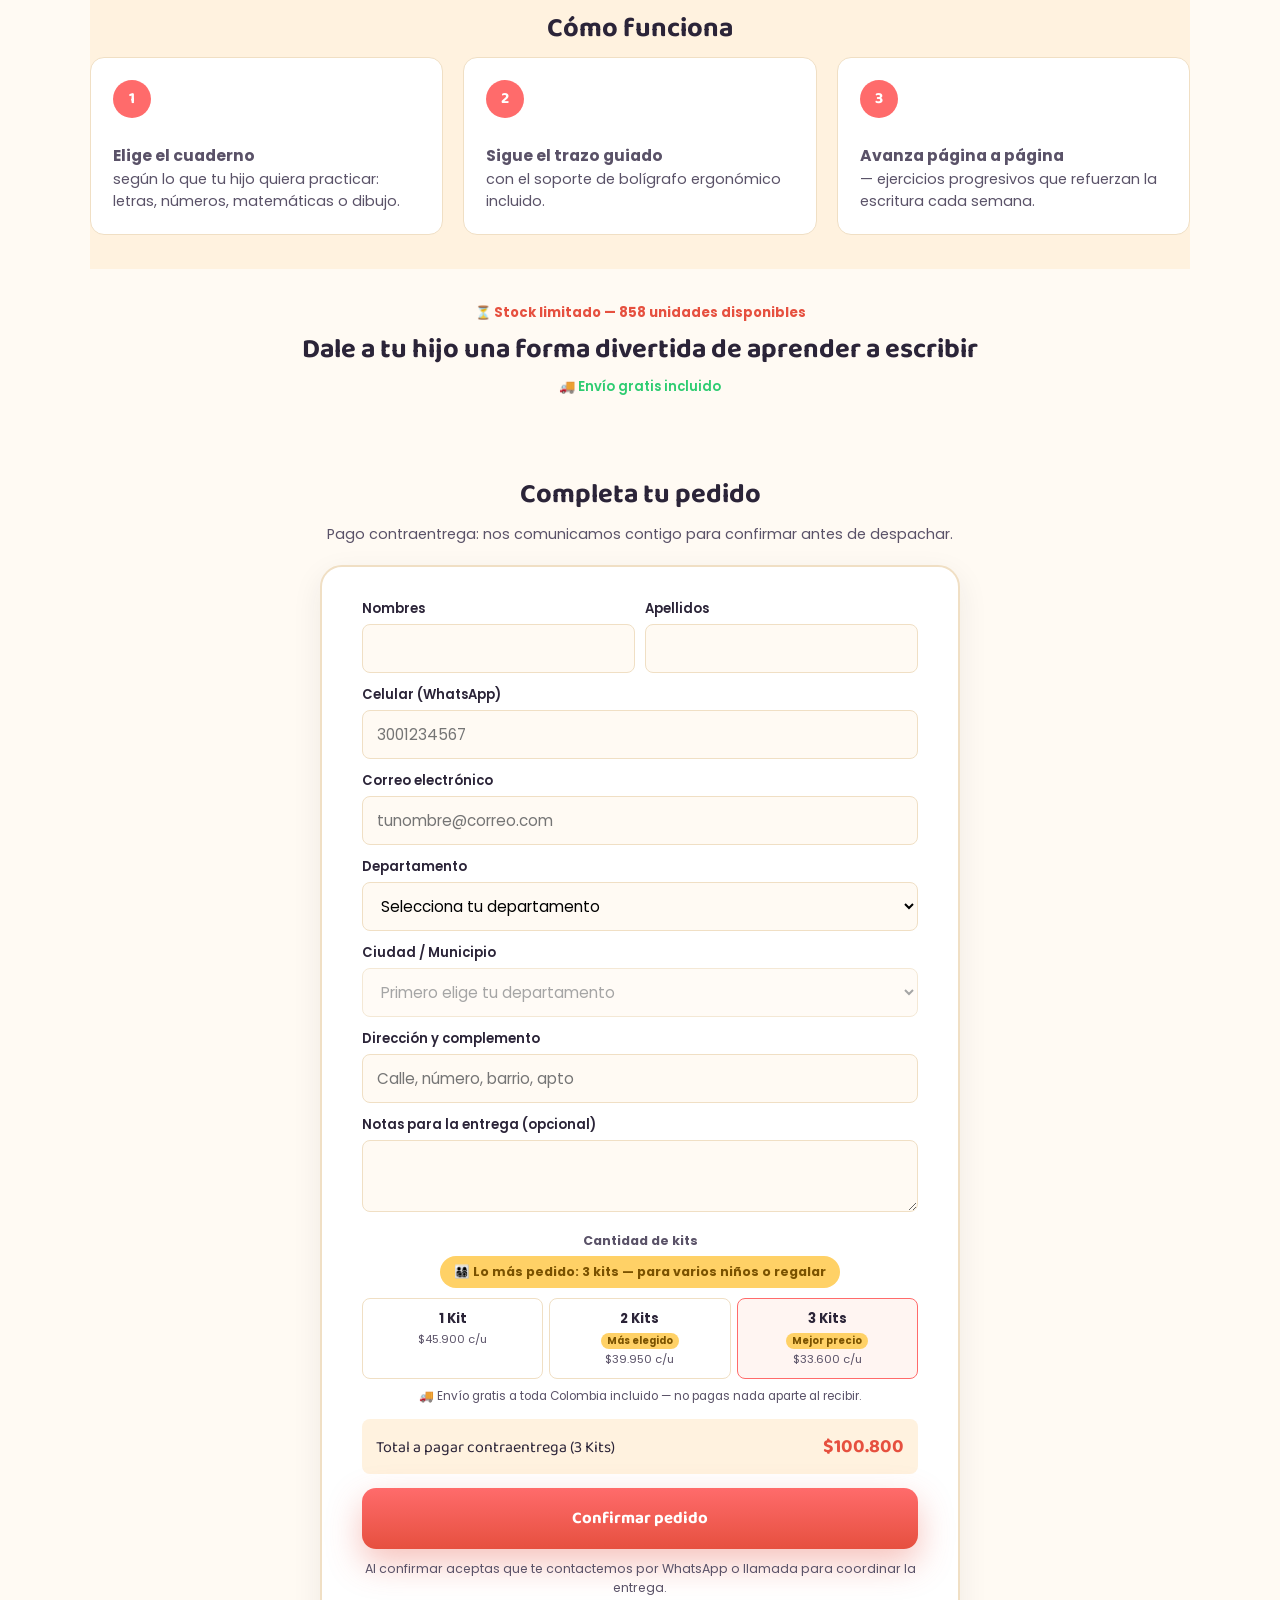
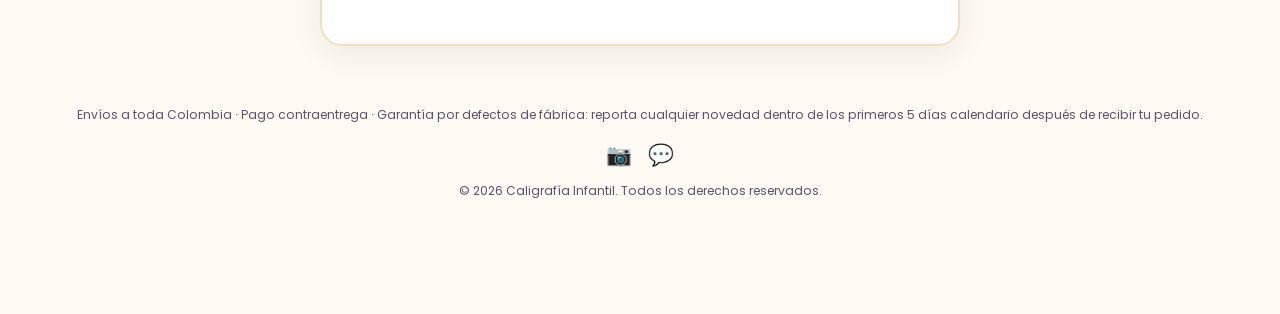
==== commit 8300b43d: "Empuja la eleccion hacia el bundle de 3 kits para subir el valor promedio del pedido Con el costo ac" ====
--- a/caligrafia/index.html
+++ b/caligrafia/index.html
@@ -126,7 +126,7 @@
 
     <!-- ===== 3. PRECIO + CTA (above the fold) ===== -->
     <section class="price-block" id="oferta">
-      <p class="price-save">🚚 Envío gratis incluido · Precio por 1 kit</p>
+      <p class="price-save">🚚 Envío gratis incluido · Mejor precio: 3 kits a $33.600 c/u</p>
       <div class="trust-row">
         <span>🚚 Envío gratis</span>
         <span>💵 Pago contraentrega</span>
@@ -292,9 +292,10 @@
 
           <div class="bundle-compact">
             <p class="bundle-compact-label">Cantidad de kits</p>
+            <p class="bundle-compact-badge"><span class="hero-badge">👨‍👩‍👧‍👦 Lo más pedido: 3 kits — para varios niños o regalar</span></p>
             <div class="bundle-chips" role="radiogroup" aria-label="Selecciona tu kit">
               <label class="bundle-chip">
-                <input type="radio" name="bundle" value="1" checked>
+                <input type="radio" name="bundle" value="1">
                 <span class="bundle-chip-title">1 Kit</span>
                 <span class="bundle-chip-price">$45.900 c/u</span>
               </label>
@@ -307,7 +308,7 @@
               </label>
 
               <label class="bundle-chip">
-                <input type="radio" name="bundle" value="3">
+                <input type="radio" name="bundle" value="3" checked>
                 <span class="bundle-chip-title">3 Kits</span>
                 <em class="bundle-chip-tag">Mejor precio</em>
                 <span class="bundle-chip-price">$33.600 c/u</span>
@@ -317,8 +318,8 @@
           </div>
 
           <div class="order-summary">
-            <span>Total a pagar contraentrega (<span data-resumen-etiqueta>1 Kit</span>)</span>
-            <strong data-resumen-total>$45.900</strong>
+            <span>Total a pagar contraentrega (<span data-resumen-etiqueta>3 Kits</span>)</span>
+            <strong data-resumen-total>$100.800</strong>
           </div>
 
           <button type="submit" class="btn btn-primary">Confirmar pedido</button>
--- a/caligrafia/assets/css/styles.css
+++ b/caligrafia/assets/css/styles.css
@@ -278,6 +278,13 @@
   text-align: center;
   margin: 0 0 6px;
 }
+.bundle-compact-badge {
+  text-align: center;
+  margin: 0 0 10px;
+}
+.bundle-compact-badge .hero-badge {
+  margin-bottom: 0;
+}
 .bundle-chips {
   display: flex;
   gap: 6px;
